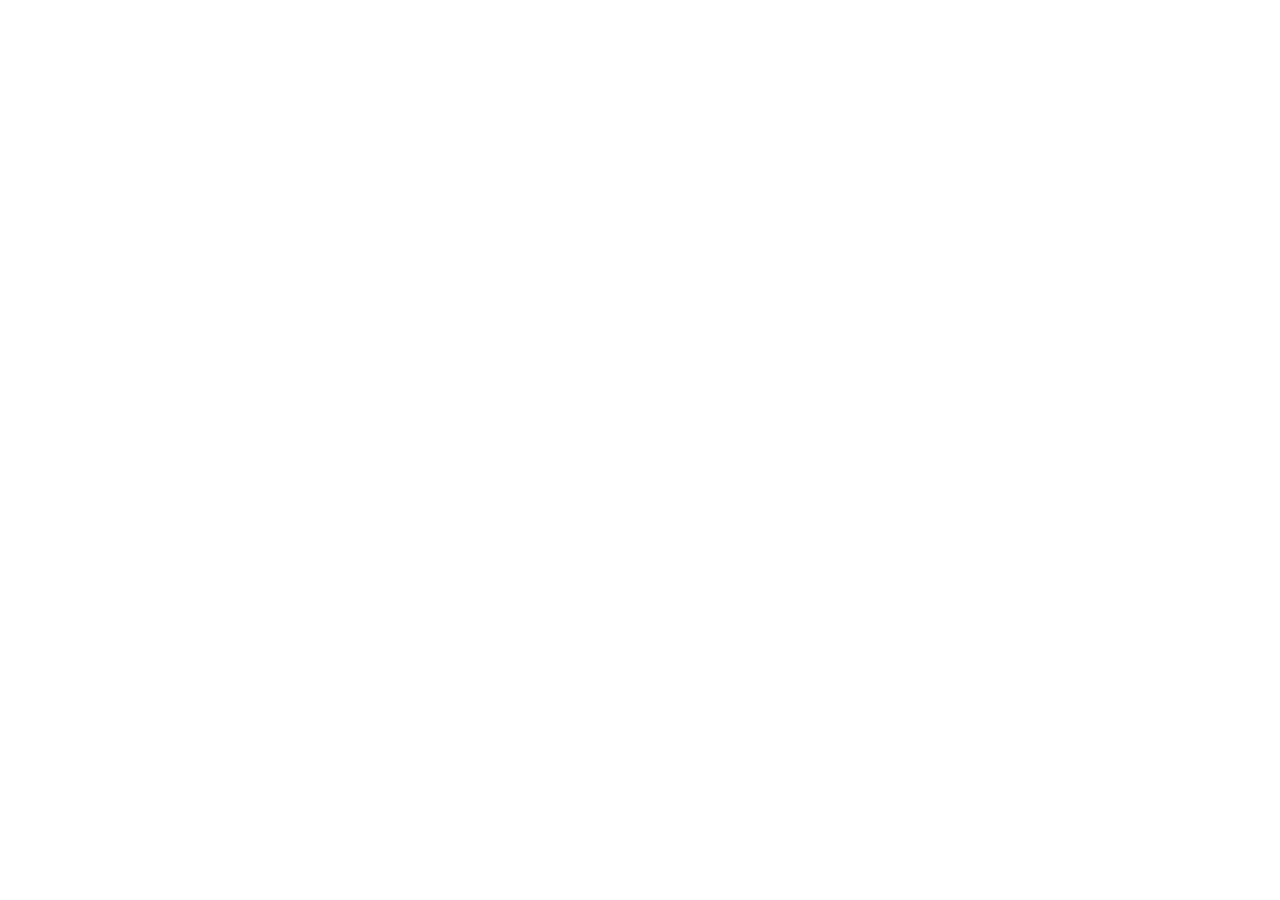
==== index.html @ 982ec28e "& 'c:\Users\MY PC\Desktop\WebDev Finals\index.html'" ====
<!DOCTYPE html>
<html lang="en">
<head>
    <meta charset="UTF-8">
    <meta name="viewport" content="width=device-width, initial-scale=1.0">
    <title>Cherry Blooms Bouquet</title>
    <link href="https://cdn.jsdelivr.net/npm/bootstrap@5.3.8/dist/css/bootstrap.min.css" rel="stylesheet">
</head>
<body>
    <link href="navbar.html" rel="import">
    <script src="https://cdn.jsdelivr.net/npm/bootstrap@5.3.8/dist/js/bootstrap.bundle.min.js"></script>
</body>
</html>
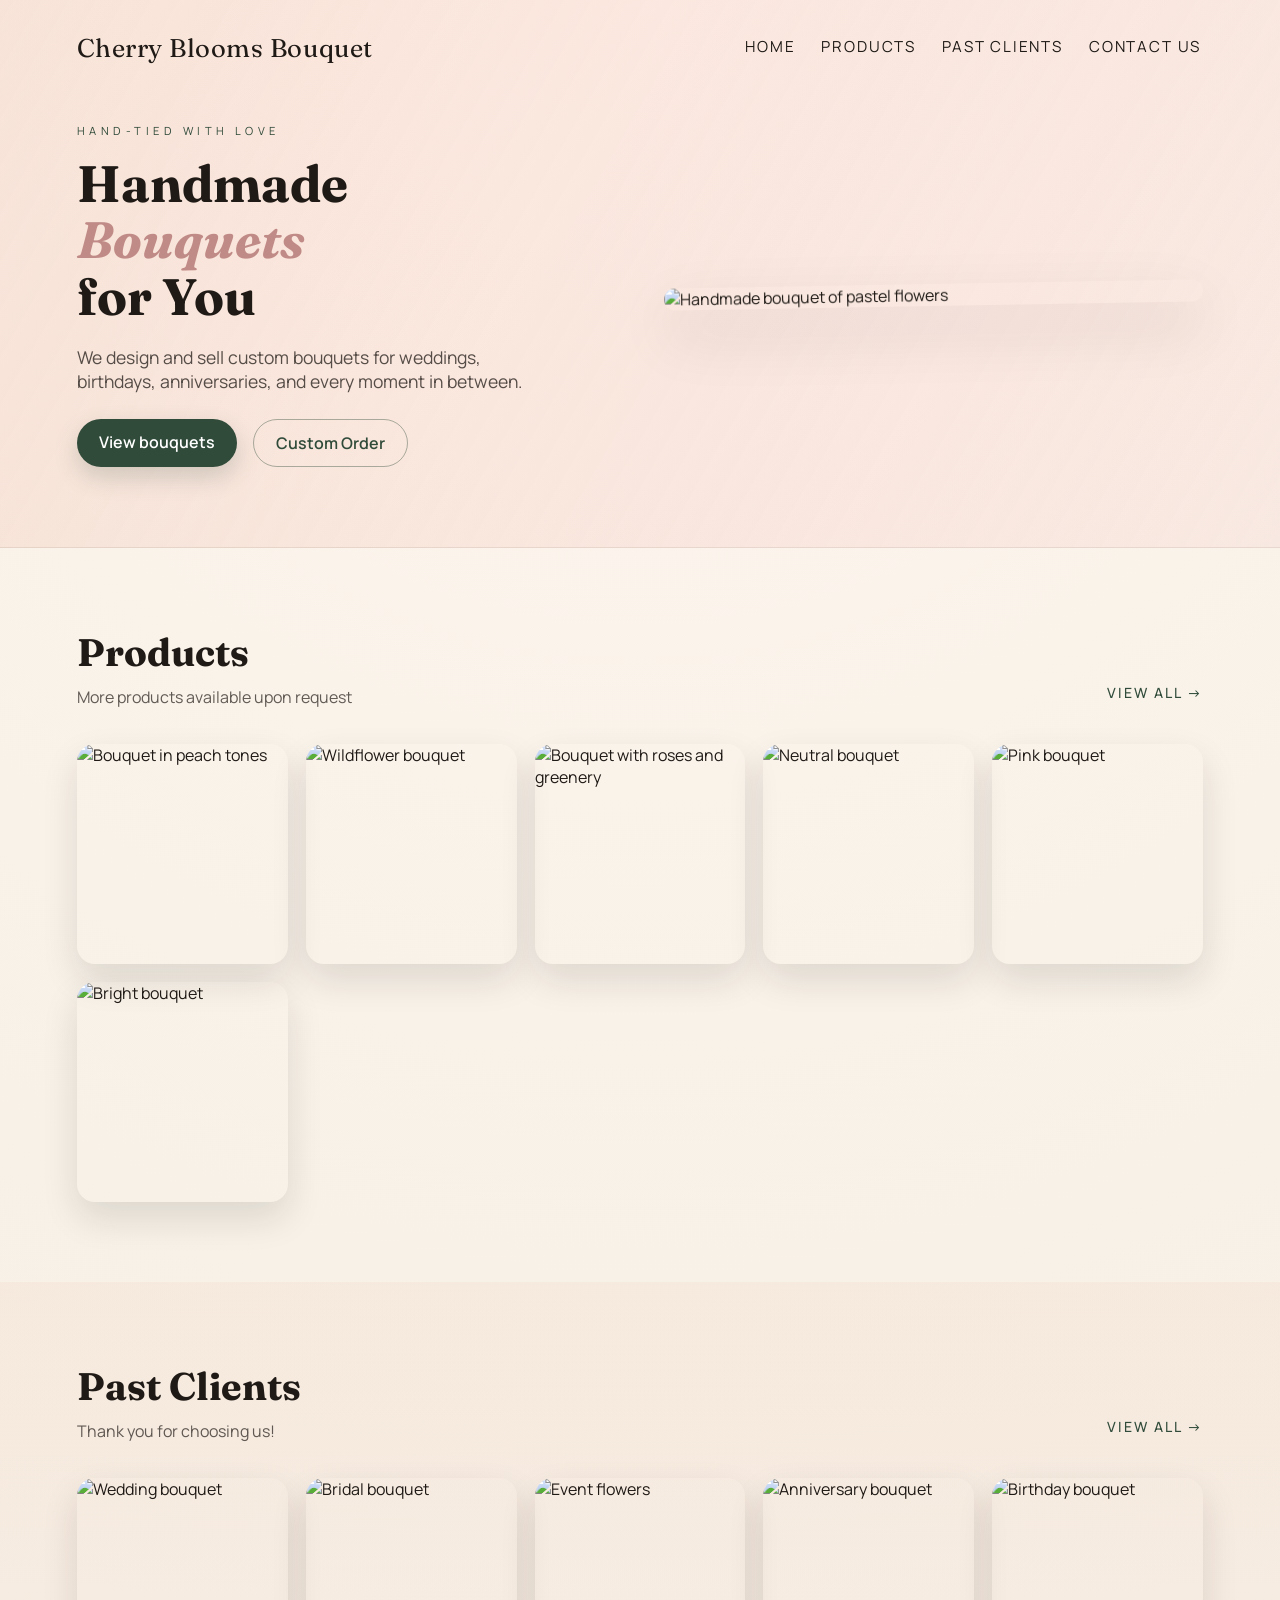
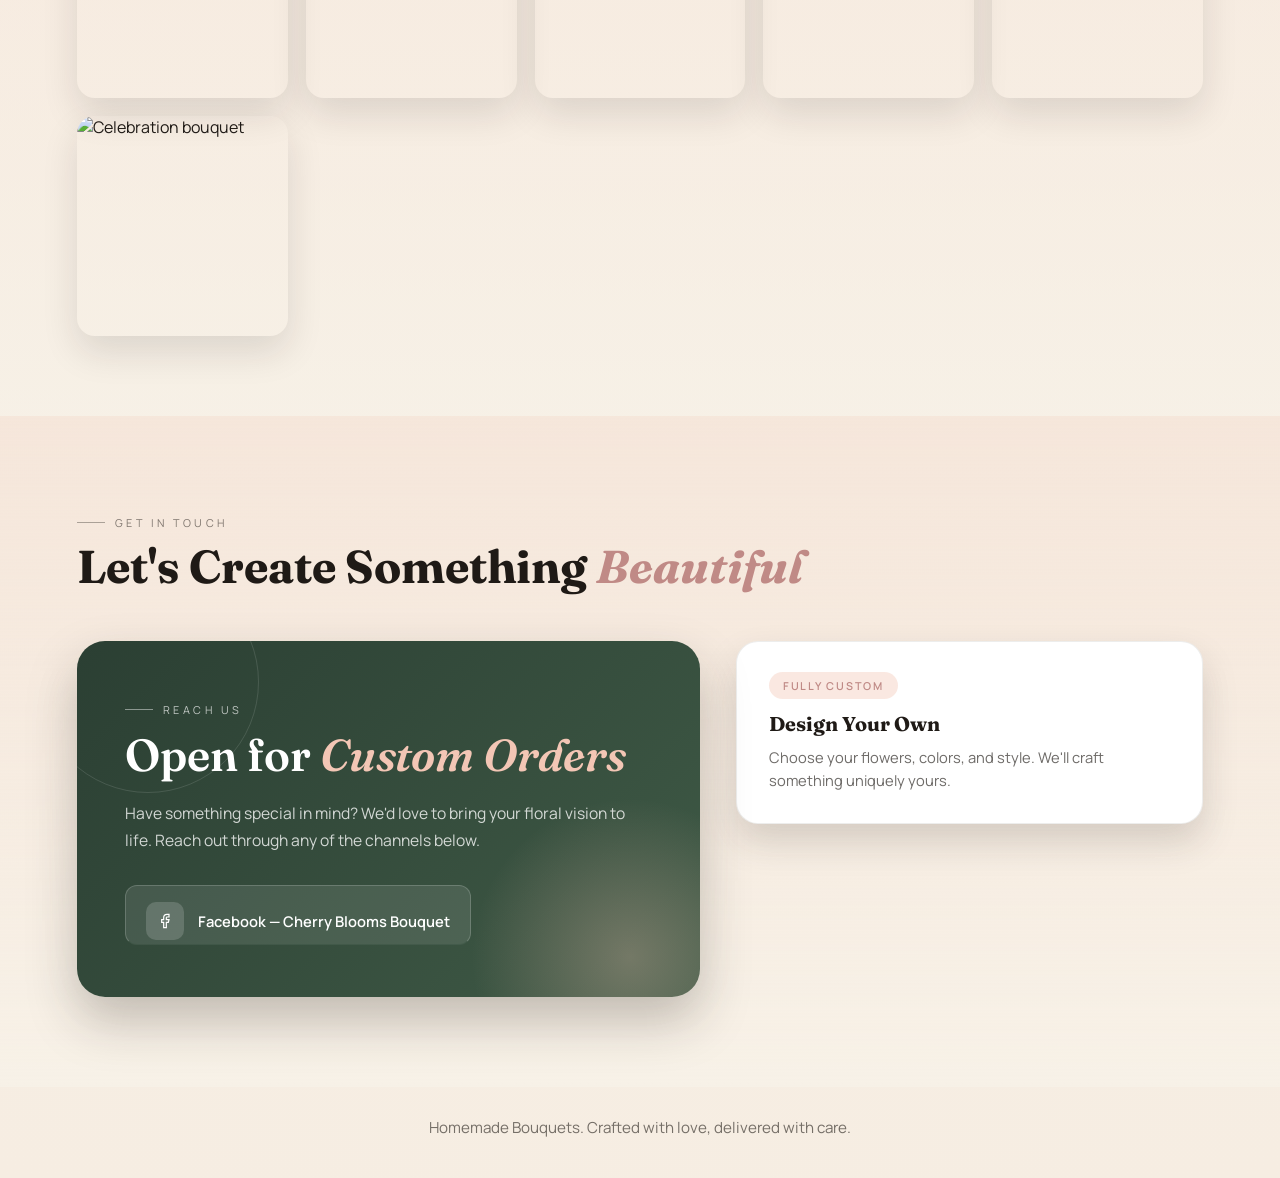
==== commit 2ce48f3a: "initial" ====
--- a/index.html
+++ b/index.html
@@ -1,13 +1,146 @@
-<!DOCTYPE html>
+<!doctype html>
 <html lang="en">
+
 <head>
-    <meta charset="UTF-8">
-    <meta name="viewport" content="width=device-width, initial-scale=1.0">
+    <meta charset="UTF-8" />
+    <meta name="viewport" content="width=device-width, initial-scale=1.0" />
     <title>Cherry Blooms Bouquet</title>
-    <link href="https://cdn.jsdelivr.net/npm/bootstrap@5.3.8/dist/css/bootstrap.min.css" rel="stylesheet">
+    <link href="favicon.jpeg" rel="icon" />
+    <link rel="preconnect" href="https://fonts.googleapis.com" />
+    <link rel="preconnect" href="https://fonts.gstatic.com" crossorigin />
+    <link
+        href="https://fonts.googleapis.com/css2?family=Fraunces:opsz,wght@9..144,300;9..144,600;9..144,700&family=Manrope:wght@300;400;600&display=swap"
+        rel="stylesheet" />
+    <link href="style.css" rel="stylesheet" />
 </head>
+
 <body>
-    <link href="navbar.html" rel="import">
-    <script src="https://cdn.jsdelivr.net/npm/bootstrap@5.3.8/dist/js/bootstrap.bundle.min.js"></script>
+    <header class="site-header" id="home">
+        <nav class="nav">
+            <a class="brand" href="#home">Cherry Blooms Bouquet</a>
+            <div class="nav-links">
+                <a href="#home">Home</a>
+                <a href="#products">Products</a>
+                <a href="#clients">Past Clients</a>
+                <a href="#contact">Contact Us</a>
+            </div>
+        </nav>
+        <div class="hero">
+            <div class="hero-copy">
+                <p class="eyebrow">Hand-tied with love</p>
+                <div class="hero-title">
+                    <h1>Handmade
+                        <br>
+                        <em>Bouquets</em>
+                        <br>
+                        for You
+                    </h1>
+                </div>
+                <p class="lead">
+                    We design and sell custom bouquets for weddings, birthdays, anniversaries, and every moment in
+                    between.
+                </p>
+                <div class="hero-cta">
+                    <a class="btn" href="#products">View bouquets</a>
+                    <a class="btn ghost" href="#contact">Custom Order</a>
+                </div>
+            </div>
+            <div class="hero-card">
+                <img src="https://images.unsplash.com/photo-1490750967868-88aa4486c946?q=80&w=1200&auto=format&fit=crop"
+                    alt="Handmade bouquet of pastel flowers" />
+            </div>
+        </div>
+    </header>
+    <!-- Products Section -->
+    <main>
+        <section class="section" id="products">
+            <div class="section-head">
+                <div class="section-head-text">
+                    <h2>Products</h2>
+                    <p>More products available upon request</p>
+                </div>
+                <div class="section-cta">
+                    <a class="link-pill" href="https://www.facebook.com" target="_blank" rel="noopener">View all →</a>
+                </div>
+            </div>
+            <div class="image-grid">
+                <img src="https://images.unsplash.com/photo-1501004318641-b39e6451bec6?q=80&w=900&auto=format&fit=crop"
+                    alt="Bouquet in peach tones" />
+                <img src="https://images.unsplash.com/photo-1526040652367-ac003a0475fe?q=80&w=900&auto=format&fit=crop"
+                    alt="Wildflower bouquet" />
+                <img src="https://images.unsplash.com/photo-1519378058457-4c29a0a2ef67?q=80&w=900&auto=format&fit=crop"
+                    alt="Bouquet with roses and greenery" />
+                <img src="https://images.unsplash.com/photo-1504198458649-3128b932f49b?q=80&w=900&auto=format&fit=crop"
+                    alt="Neutral bouquet" />
+                <img src="https://images.unsplash.com/photo-1501594907352-04cda38ebc29?q=80&w=900&auto=format&fit=crop"
+                    alt="Pink bouquet" />
+                <img src="https://images.unsplash.com/photo-1460039230329-eb070fc6c77c?q=80&w=900&auto=format&fit=crop"
+                    alt="Bright bouquet" />
+            </div>
+        </section>
+        <!-- Client Section -->
+        <section class="section alt" id="clients">
+            <div class="section-head">
+                <div class="section-head-text">
+                    <h2>Past Clients</h2>
+                    <p>Thank you for choosing us!</p>
+                </div>
+                <div class="section-cta">
+                    <a class="link-pill" href="https://www.facebook.com" target="_blank" rel="noopener">View all →</a>
+                </div>
+            </div>
+            <div class="image-grid">
+                <img src="https://images.unsplash.com/photo-1500673922987-e212871fec22?q=80&w=900&auto=format&fit=crop"
+                    alt="Wedding bouquet" />
+                <img src="https://images.unsplash.com/photo-1524591717884-8e3c0b8f1973?q=80&w=900&auto=format&fit=crop"
+                    alt="Bridal bouquet" />
+                <img src="https://images.unsplash.com/photo-1505575967455-40e256f73376?q=80&w=900&auto=format&fit=crop"
+                    alt="Event flowers" />
+                <img src="https://images.unsplash.com/photo-1470071459604-3b5ec3a7fe05?q=80&w=900&auto=format&fit=crop"
+                    alt="Anniversary bouquet" />
+                <img src="https://images.unsplash.com/photo-1457089328109-e5d9bd499191?q=80&w=900&auto=format&fit=crop"
+                    alt="Birthday bouquet" />
+                <img src="https://images.unsplash.com/photo-1469259943454-aa100abba749?q=80&w=900&auto=format&fit=crop"
+                    alt="Celebration bouquet" />
+            </div>
+        </section>
+        <!-- Contact Section -->
+        <section id="contact">
+            <div class="section-label">Get in Touch</div>
+            <h2 class="section-title" style="margin-bottom: 48px;">Let's Create Something <em>Beautiful</em></h2>
+
+            <div class="contact-grid reveal">
+                <div class="contact-main">
+                    <div class="section-label">Reach Us</div>
+                    <h2>Open for <em>Custom Orders</em></h2>
+                    <p>Have something special in mind? We'd love to bring your floral vision to life. Reach out through
+                        any of the channels below.</p>
+                    <div class="contact-links">
+                        <a class="contact-link" href="https://www.facebook.com" target="_blank" rel="noopener">
+                            <div class="contact-link-icon">
+                                <svg viewBox="0 0 24 24">
+                                    <path d="M18 2h-3a5 5 0 0 0-5 5v3H7v4h3v8h4v-8h3l1-4h-4V7a1 1 0 0 1 1-1h3z" />
+                                </svg>
+                            </div>
+                            <span>Facebook — Cherry Blooms Bouquet</span>
+                        </a>
+                    </div>
+                </div>
+                <div class="contact-aside">
+                    <div class="info-card">
+                        <div class="info-tag">Fully Custom</div>
+                        <h4>Design Your Own</h4>
+                        <p>Choose your flowers, colors, and style. We'll craft something uniquely yours.</p>
+                    </div>
+                </div>
+            </div>
+        </section>
+
+    </main>
+
+    <footer class="site-footer">
+        <p>Homemade Bouquets. Crafted with love, delivered with care.</p>
+    </footer>
 </body>
+
 </html>
--- a/style.css
+++ b/style.css
@@ -0,0 +1,574 @@
+* {
+    box-sizing: border-box;
+    margin: 0;
+    padding: 0;
+}
+
+:root {
+    color-scheme: light;
+    --cream: #f7f1e7;
+    --peach: #f3c6b5;
+    --rose: #e69aa0;
+    --dusty: #c08a86;
+    --forest: #304b3a;
+    --ink: #1f1a16;
+    --soft: #ffffff;
+    --shadow: 0 24px 60px rgba(31, 26, 22, 0.12);
+}
+
+body {
+    font-family: "Manrope", "Segoe UI", sans-serif;
+    color: var(--ink);
+    background: radial-gradient(circle at top,
+            #fff6ef 0%,
+            var(--cream) 45%,
+            #f6ede2 100%);
+    min-height: 100vh;
+}
+
+img {
+    width: 100%;
+    height: 100%;
+    object-fit: cover;
+    display: block;
+}
+
+a {
+    text-decoration: none;
+    color: inherit;
+}
+
+.site-header {
+    padding: 28px 6vw 80px;
+    background: linear-gradient(120deg,
+            rgba(243, 198, 181, 0.35),
+            rgba(230, 154, 160, 0.12));
+    border-bottom: 1px solid rgba(31, 26, 22, 0.08);
+}
+
+.nav {
+    display: flex;
+    align-items: center;
+    justify-content: space-between;
+    gap: 32px;
+    flex-wrap: wrap;
+}
+
+.brand {
+    font-family: "Fraunces", "Times New Roman", serif;
+    font-size: 1.6rem;
+    letter-spacing: 0.02em;
+}
+
+.nav-links {
+    display: flex;
+    gap: 22px;
+    font-size: 0.95rem;
+    text-transform: uppercase;
+    letter-spacing: 0.12em;
+}
+
+.nav-links a {
+    padding: 8px 2px;
+    border-bottom: 2px solid transparent;
+    transition:
+        border-color 0.3s ease,
+        color 0.3s ease;
+}
+
+.nav-links a:hover {
+    border-color: var(--rose);
+    color: var(--forest);
+}
+
+.hero {
+    display: grid;
+    grid-template-columns: repeat(auto-fit, minmax(280px, 1fr));
+    gap: 48px;
+    margin-top: 56px;
+    align-items: center;
+}
+
+.hero-copy h1 {
+    font-family: "Fraunces", "Times New Roman", serif;
+    font-size: clamp(2.4rem, 4vw, 3.8rem);
+    line-height: 1.1;
+    margin-bottom: 20px;
+}
+
+.eyebrow {
+    text-transform: uppercase;
+    letter-spacing: 0.4em;
+    font-size: 0.7rem;
+    color: var(--forest);
+    margin-bottom: 18px;
+}
+
+.lead {
+    font-size: 1.1rem;
+    max-width: 480px;
+    color: rgba(31, 26, 22, 0.75);
+}
+
+.hero-cta {
+    margin-top: 26px;
+    display: flex;
+    gap: 16px;
+    flex-wrap: wrap;
+}
+
+.btn {
+    padding: 12px 22px;
+    border-radius: 999px;
+    background: var(--forest);
+    color: var(--soft);
+    font-weight: 600;
+    transition:
+        transform 0.3s ease,
+        box-shadow 0.3s ease;
+    box-shadow: 0 10px 24px rgba(48, 75, 58, 0.2);
+}
+
+.btn:hover {
+    transform: translateY(-2px);
+}
+
+.btn.ghost {
+    background: transparent;
+    color: var(--forest);
+    border: 1px solid rgba(48, 75, 58, 0.4);
+    box-shadow: none;
+}
+
+.hero-title em {
+    color: var(--dusty);
+}
+
+.hero-card {
+    border-radius: 28px;
+    overflow: hidden;
+    box-shadow: var(--shadow);
+    transform: rotate(-1deg);
+    animation: floatIn 1.1s ease forwards;
+}
+
+.section {
+    padding: 80px 6vw;
+}
+
+.section.alt {
+    background: linear-gradient(180deg,
+            rgba(243, 198, 181, 0.18),
+            rgba(247, 241, 231, 0.7));
+}
+
+.section-head {
+    display: flex;
+    align-items: flex-end;
+    justify-content: space-between;
+    gap: 24px;
+    margin-bottom: 36px;
+}
+
+.section-head-text {
+    display: flex;
+    flex-direction: column;
+    gap: 10px;
+}
+
+.section-head h2 {
+    font-family: "Fraunces", "Times New Roman", serif;
+    font-size: clamp(1.9rem, 3vw, 2.6rem);
+}
+
+.section-head p {
+    color: rgba(31, 26, 22, 0.7);
+}
+
+.section-cta {
+    margin-top: 8px;
+}
+
+.link-pill {
+    display: inline-flex;
+    align-items: center;
+    gap: 6px;
+    padding: 6px 0;
+    border-radius: 0;
+    border: 0;
+    color: var(--forest);
+    font-weight: 500;
+    font-size: 0.88rem;
+    letter-spacing: 0.14em;
+    text-transform: uppercase;
+    transition: transform 0.25s ease, color 0.25s ease;
+    background: transparent;
+}
+
+.link-pill:hover {
+    transform: translateX(4px);
+    color: var(--dusty);
+}
+
+.link-pill:focus-visible {
+    outline: 2px solid rgba(48, 75, 58, 0.45);
+    outline-offset: 3px;
+}
+
+.image-grid {
+    display: grid;
+    grid-template-columns: repeat(auto-fit, minmax(200px, 1fr));
+    gap: 18px;
+}
+
+.image-grid img {
+    border-radius: 18px;
+    min-height: 220px;
+    box-shadow: 0 16px 36px rgba(31, 26, 22, 0.12);
+    transform: translateY(14px);
+    opacity: 0;
+    animation: fadeUp 0.8s ease forwards;
+}
+
+.image-grid img:nth-child(2) {
+    animation-delay: 0.1s;
+}
+
+.image-grid img:nth-child(3) {
+    animation-delay: 0.2s;
+}
+
+.image-grid img:nth-child(4) {
+    animation-delay: 0.3s;
+}
+
+.image-grid img:nth-child(5) {
+    animation-delay: 0.4s;
+}
+
+.image-grid img:nth-child(6) {
+    animation-delay: 0.5s;
+}
+
+.contact {
+    padding-top: 60px;
+}
+
+.contact-card {
+    display: flex;
+    justify-content: space-between;
+    align-items: center;
+    flex-wrap: wrap;
+    gap: 24px;
+    background: var(--soft);
+    border-radius: 24px;
+    padding: 32px;
+    box-shadow: var(--shadow);
+}
+
+.contact-card h3 {
+    font-family: "Fraunces", "Times New Roman", serif;
+    margin-bottom: 8px;
+}
+
+.contact-links {
+    display: flex;
+    flex-direction: column;
+    gap: 12px;
+    font-weight: 600;
+    color: var(--forest);
+}
+
+.contact-links a {
+    padding-bottom: 4px;
+    border-bottom: 1px solid rgba(48, 75, 58, 0.3);
+    width: fit-content;
+}
+
+.site-footer {
+    padding: 30px 6vw 40px;
+    text-align: center;
+    color: rgba(31, 26, 22, 0.6);
+    font-size: 0.95rem;
+}
+
+
+@keyframes fadeUp {
+    to {
+        transform: translateY(0);
+        opacity: 1;
+    }
+}
+
+@keyframes floatIn {
+    0% {
+        transform: translateY(30px) rotate(-2deg);
+        opacity: 0;
+    }
+
+    100% {
+        transform: translateY(0) rotate(-1deg);
+        opacity: 1;
+    }
+}
+
+@media (max-width: 900px) {
+    .nav-links {
+        flex-wrap: wrap;
+        justify-content: center;
+    }
+
+    .hero {
+        margin-top: 40px;
+    }
+
+    .section-head {
+        flex-direction: column;
+        align-items: flex-start;
+    }
+}
+
+@media (max-width: 600px) {
+    .site-header {
+        padding: 20px 5vw 60px;
+    }
+
+    .nav {
+        flex-direction: column;
+        align-items: flex-start;
+    }
+
+    .nav-links {
+        width: 100%;
+        gap: 14px;
+    }
+
+    .hero-cta {
+        flex-direction: column;
+        align-items: flex-start;
+    }
+
+    .contact-card {
+        padding: 24px;
+    }
+}
+
+#contact {
+    padding: 90px 6vw;
+    background: linear-gradient(180deg, rgba(243, 198, 181, 0.2), var(--cream));
+    position: relative;
+    overflow: hidden;
+}
+
+.section-label {
+    display: inline-flex;
+    align-items: center;
+    gap: 10px;
+    text-transform: uppercase;
+    letter-spacing: 0.32em;
+    font-size: 0.68rem;
+    color: rgba(31, 26, 22, 0.55);
+    margin-bottom: 12px;
+}
+
+.section-label::before {
+    content: "";
+    width: 28px;
+    height: 1px;
+    background: rgba(31, 26, 22, 0.35);
+}
+
+.section-title {
+    font-family: "Fraunces", "Times New Roman", serif;
+    font-size: clamp(2rem, 3.6vw, 3rem);
+    line-height: 1.1;
+    color: var(--ink);
+}
+
+.section-title em {
+    color: var(--dusty);
+    font-style: italic;
+}
+
+.contact-grid {
+    display: grid;
+    grid-template-columns: 1.2fr 0.9fr;
+    gap: 36px;
+    align-items: stretch;
+}
+
+.contact-main {
+    background: linear-gradient(135deg, #2b3f33, #3f5a46);
+    border-radius: 28px;
+    padding: 52px 48px;
+    color: var(--soft);
+    position: relative;
+    overflow: hidden;
+    box-shadow: 0 24px 50px rgba(31, 26, 22, 0.25);
+}
+
+.contact-main::before {
+    content: "";
+    position: absolute;
+    width: 320px;
+    height: 320px;
+    border-radius: 50%;
+    background: radial-gradient(circle, rgba(243, 198, 181, 0.3), transparent 70%);
+    bottom: -120px;
+    right: -90px;
+    pointer-events: none;
+}
+
+.contact-main::after {
+    content: "";
+    position: absolute;
+    width: 220px;
+    height: 220px;
+    border-radius: 50%;
+    border: 1px solid rgba(255, 255, 255, 0.12);
+    top: -70px;
+    left: -40px;
+    pointer-events: none;
+}
+
+.contact-main .section-label {
+    color: rgba(255, 255, 255, 0.7);
+}
+
+.contact-main .section-label::before {
+    background: rgba(255, 255, 255, 0.45);
+}
+
+.contact-main h2 {
+    font-family: "Fraunces", "Times New Roman", serif;
+    font-size: clamp(2rem, 3.5vw, 2.8rem);
+    font-weight: 600;
+    line-height: 1.15;
+    margin-bottom: 20px;
+}
+
+.contact-main h2 em {
+    font-style: italic;
+    color: var(--peach);
+}
+
+.contact-main p {
+    color: rgba(255, 255, 255, 0.78);
+    line-height: 1.7;
+    margin-bottom: 32px;
+    font-size: 0.98rem;
+}
+
+.contact-links {
+    display: flex;
+    flex-direction: column;
+    gap: 14px;
+}
+
+.contact-link {
+    display: flex;
+    align-items: center;
+    gap: 14px;
+    padding: 16px 20px;
+    background: rgba(255, 255, 255, 0.1);
+    border-radius: 12px;
+    border: 1px solid rgba(255, 255, 255, 0.18);
+    color: var(--soft);
+    font-size: 0.92rem;
+    transition: transform 0.25s ease, background 0.25s ease, box-shadow 0.25s ease;
+}
+
+.contact-link:hover {
+    background: rgba(255, 255, 255, 0.2);
+    transform: translateX(6px);
+    box-shadow: 0 10px 26px rgba(31, 26, 22, 0.18);
+}
+
+.contact-link:focus-visible {
+    outline: 2px solid rgba(255, 255, 255, 0.7);
+    outline-offset: 3px;
+}
+
+.contact-link-icon {
+    width: 38px;
+    height: 38px;
+    border-radius: 10px;
+    background: rgba(255, 255, 255, 0.16);
+    display: flex;
+    align-items: center;
+    justify-content: center;
+    flex-shrink: 0;
+}
+
+.contact-link-icon svg {
+    width: 16px;
+    height: 16px;
+    fill: none;
+    stroke: currentColor;
+    stroke-width: 1.8;
+}
+
+.contact-aside {
+    display: flex;
+    flex-direction: column;
+    gap: 20px;
+}
+
+.info-card {
+    background: var(--soft);
+    border-radius: 22px;
+    padding: 30px 32px;
+    box-shadow: 0 18px 36px rgba(31, 26, 22, 0.16);
+    border: 1px solid rgba(31, 26, 22, 0.08);
+}
+
+.info-card h4 {
+    font-family: "Fraunces", "Times New Roman", serif;
+    font-size: 1.25rem;
+    margin-bottom: 10px;
+}
+
+.info-card p {
+    font-size: 0.92rem;
+    color: rgba(31, 26, 22, 0.65);
+    line-height: 1.6;
+}
+
+.info-tag {
+    display: inline-flex;
+    align-items: center;
+    gap: 8px;
+    background: rgba(243, 198, 181, 0.4);
+    color: var(--dusty);
+    font-size: 0.68rem;
+    letter-spacing: 0.16em;
+    text-transform: uppercase;
+    padding: 6px 14px;
+    border-radius: 999px;
+    font-weight: 600;
+    margin-bottom: 12px;
+}
+
+@media (max-width: 900px) {
+    .contact-grid {
+        grid-template-columns: 1fr;
+    }
+
+    .contact-main {
+        padding: 42px 36px;
+    }
+}
+
+@media (max-width: 600px) {
+    #contact {
+        padding: 70px 5vw;
+    }
+
+    .contact-main {
+        padding: 34px 28px;
+    }
+
+    .contact-link {
+        padding: 14px 16px;
+    }
+}
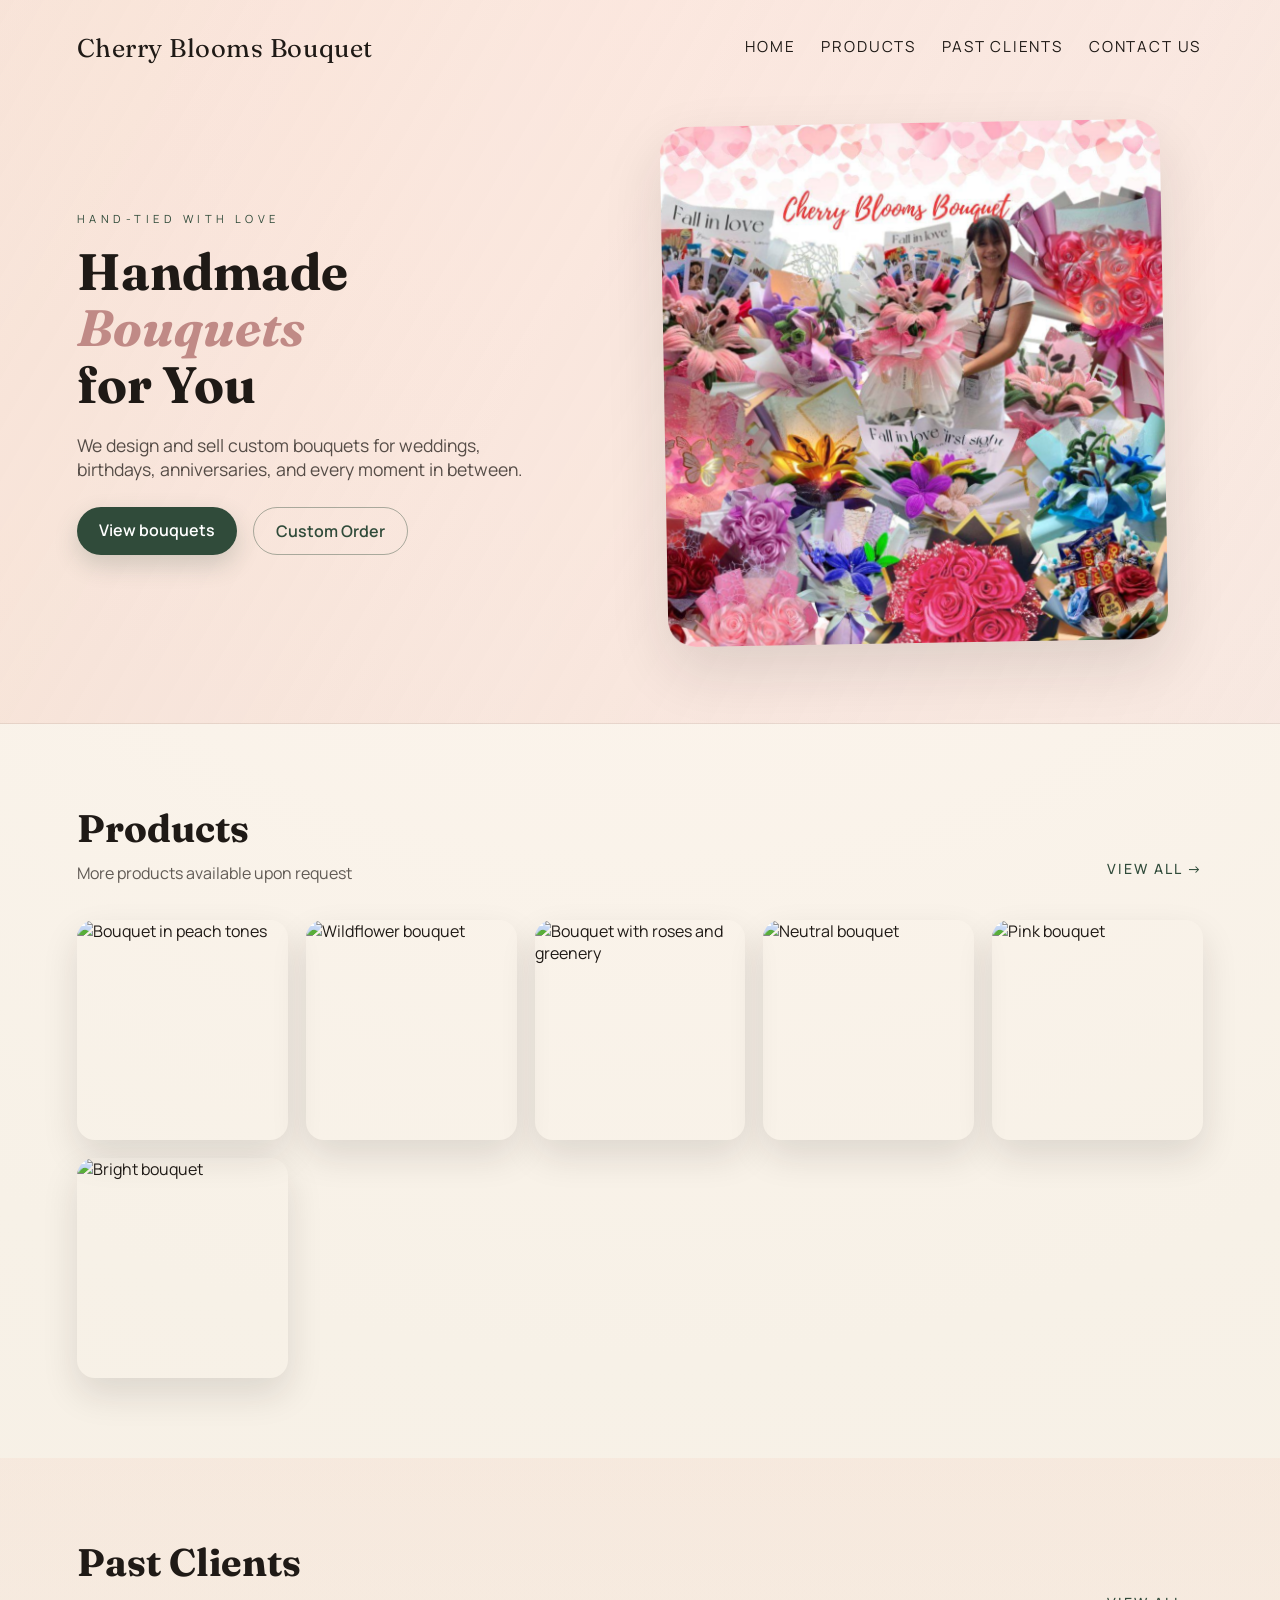
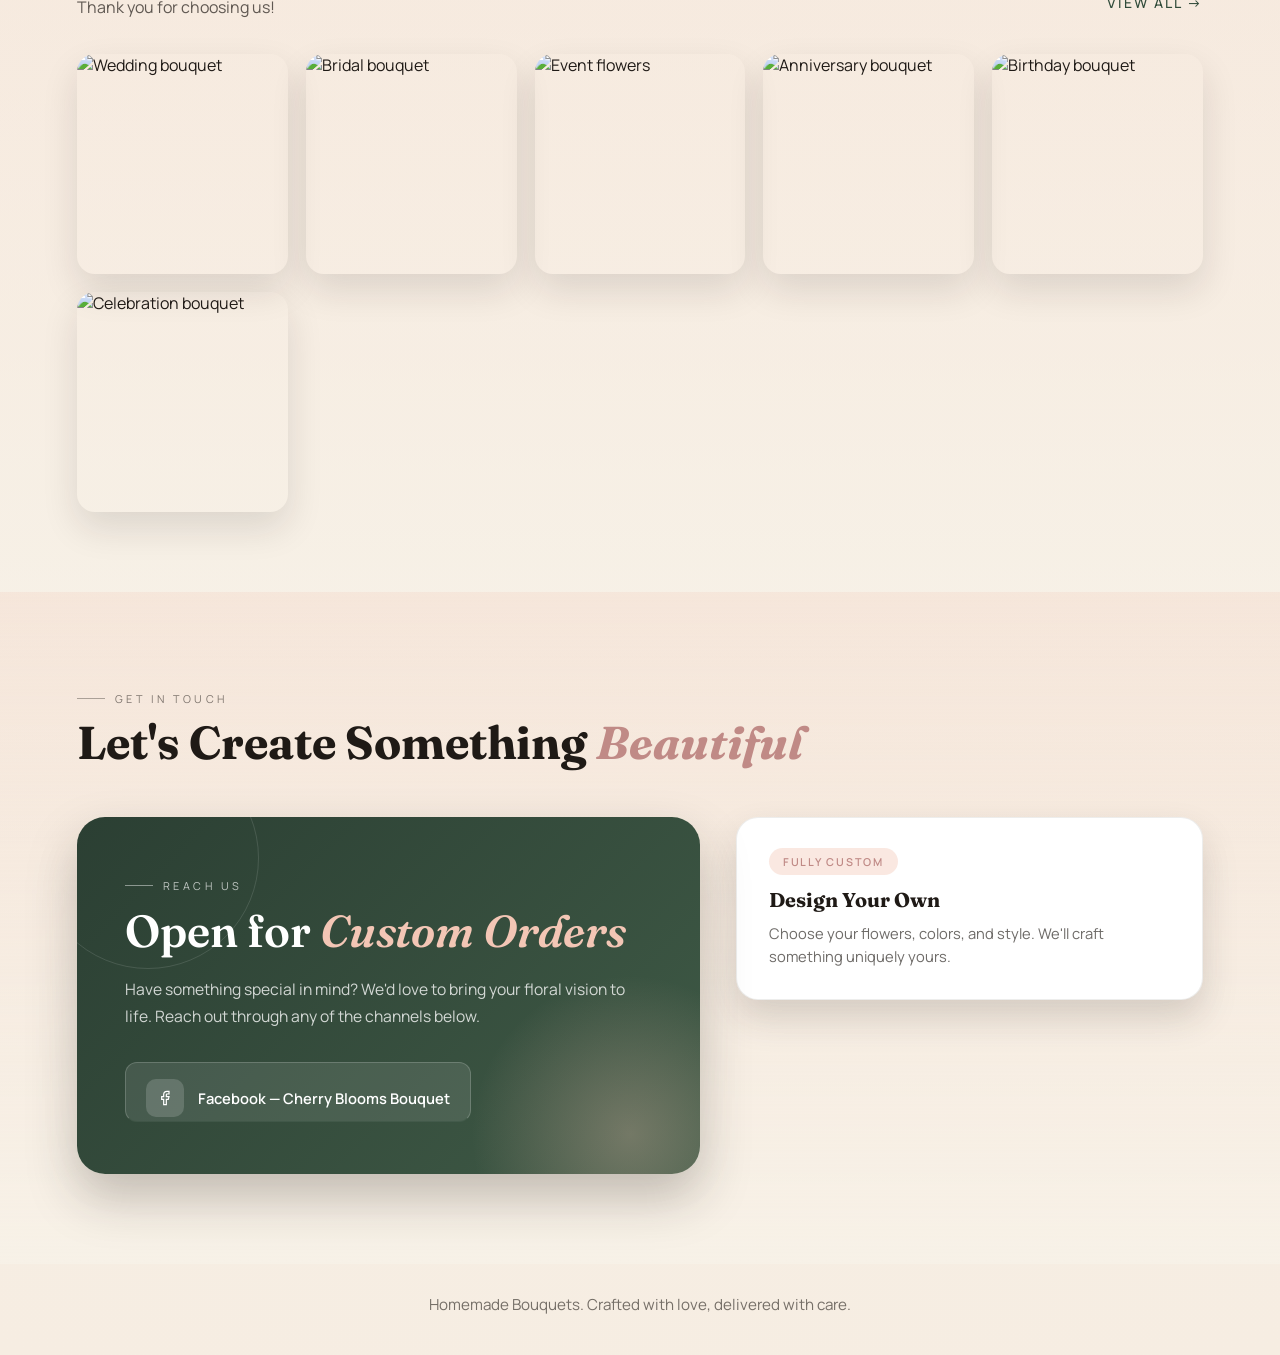
==== commit e3280ced: "Home Section" ====
--- a/index.html
+++ b/index.html
@@ -46,8 +46,8 @@
                 </div>
             </div>
             <div class="hero-card">
-                <img src="https://images.unsplash.com/photo-1490750967868-88aa4486c946?q=80&w=1200&auto=format&fit=crop"
-                    alt="Handmade bouquet of pastel flowers" />
+                <img src="img/home.jpg"
+                    alt="Handmade bouquet" />
             </div>
         </div>
     </header>
--- a/style.css
+++ b/style.css
@@ -26,6 +26,10 @@
     min-height: 100vh;
 }
 
+html {
+    scroll-behavior: smooth;
+}
+
 img {
     width: 100%;
     height: 100%;
@@ -145,6 +149,8 @@
 }
 
 .hero-card {
+    width: 500px;
+    height: 520px;
     border-radius: 28px;
     overflow: hidden;
     box-shadow: var(--shadow);
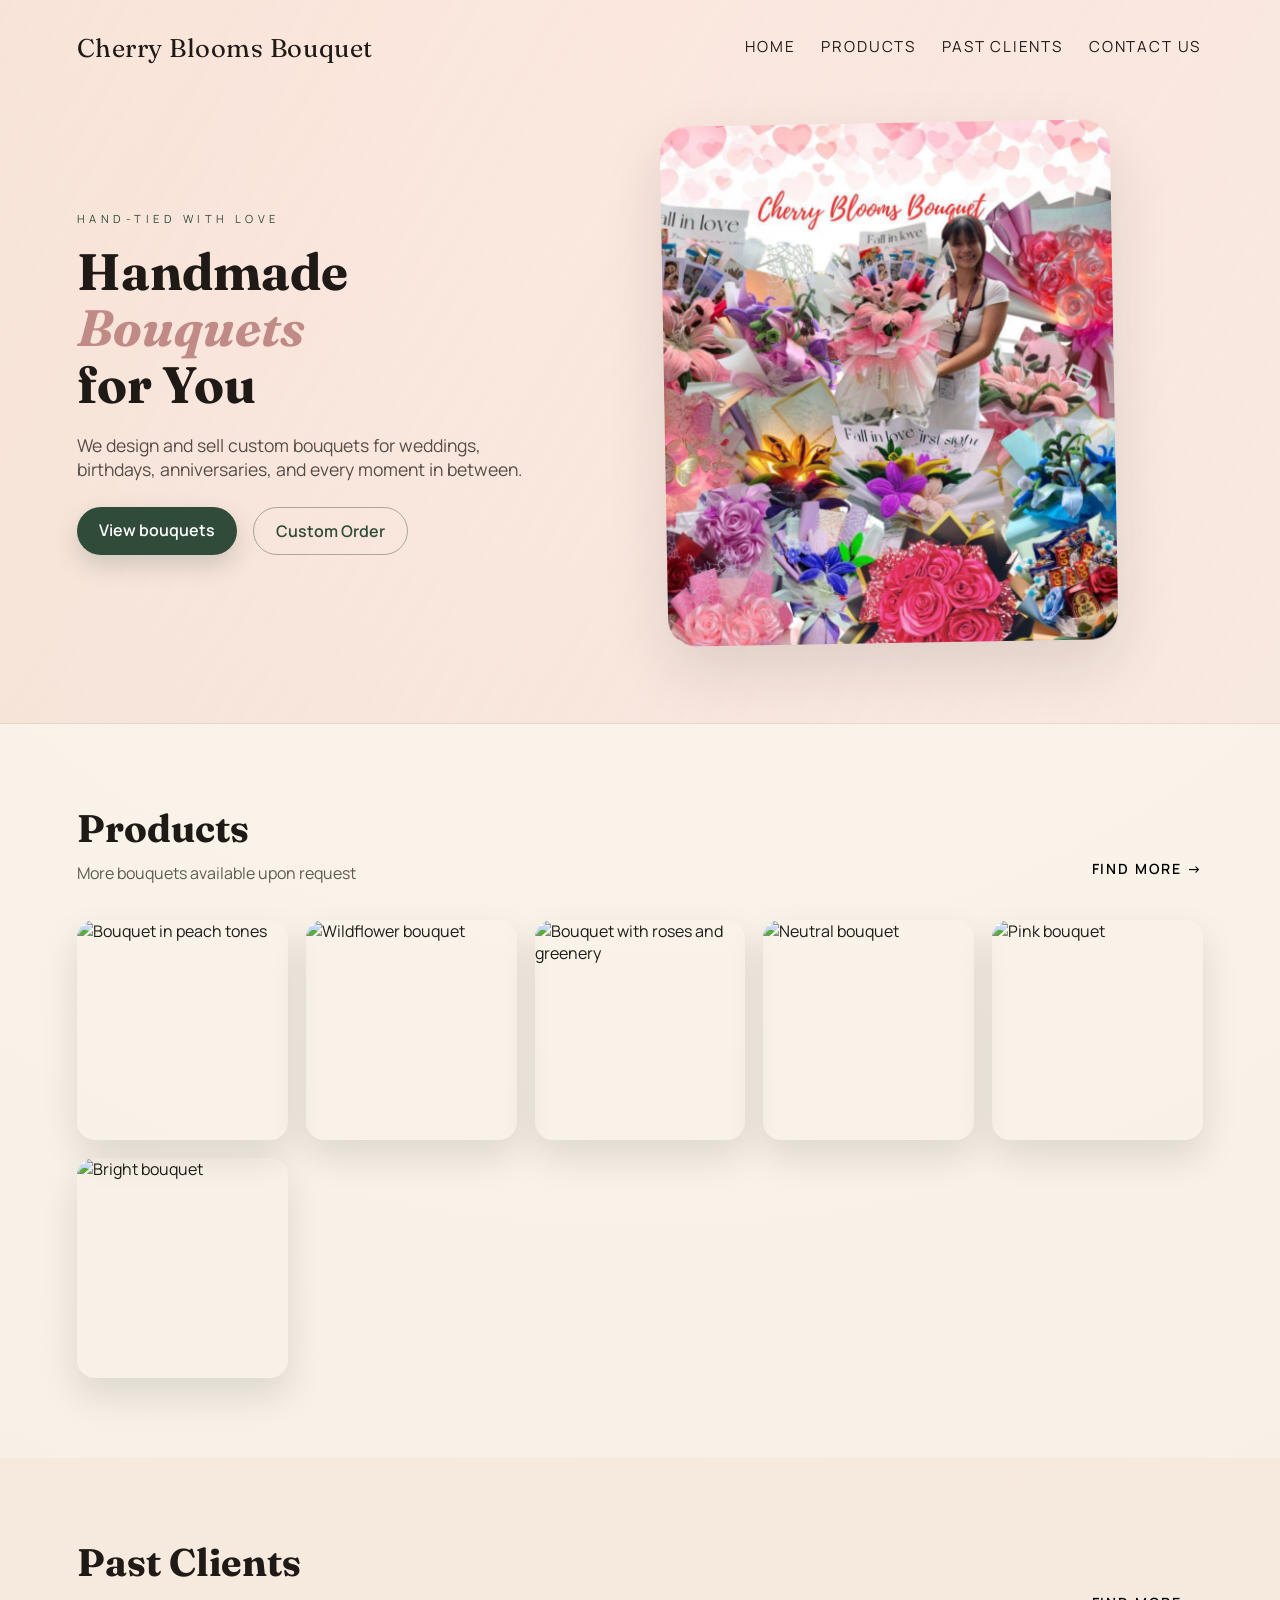
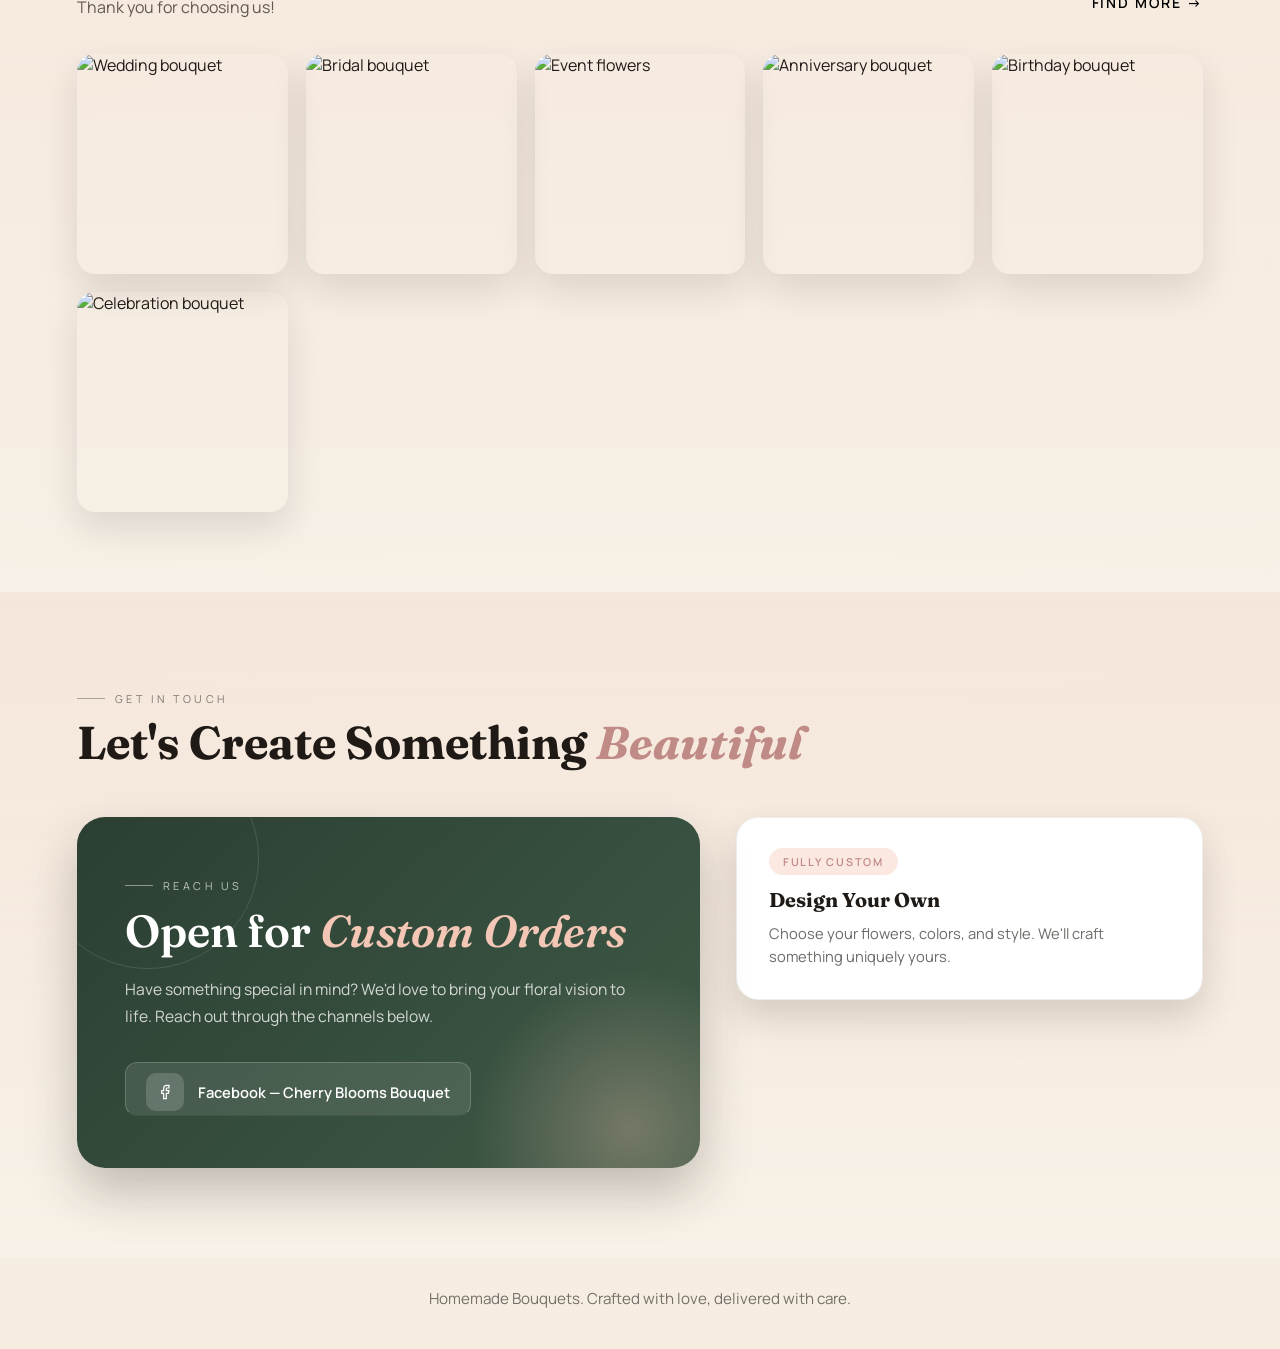
==== commit dacc704c: "hamburger menu in mobile" ====
--- a/index.html
+++ b/index.html
@@ -18,7 +18,12 @@
     <header class="site-header" id="home">
         <nav class="nav">
             <a class="brand" href="#home">Cherry Blooms Bouquet</a>
-            <div class="nav-links">
+            <button class="hamburger" aria-label="Toggle navigation" id="hamburger">
+                <span class="bar"></span>
+                <span class="bar"></span>
+                <span class="bar"></span>
+            </button>
+            <div class="nav-links" id="nav-links">
                 <a href="#home">Home</a>
                 <a href="#products">Products</a>
                 <a href="#clients">Past Clients</a>
@@ -41,13 +46,12 @@
                     between.
                 </p>
                 <div class="hero-cta">
-                    <a class="btn" href="#products">View bouquets</a>
+                    <a class="btn" href="#bouquets">View bouquets</a>
                     <a class="btn ghost" href="#contact">Custom Order</a>
                 </div>
             </div>
             <div class="hero-card">
-                <img src="img/home.jpg"
-                    alt="Handmade bouquet" />
+                <img src="img/home.jpg" alt="Handmade bouquet" />
             </div>
         </div>
     </header>
@@ -57,10 +61,11 @@
             <div class="section-head">
                 <div class="section-head-text">
                     <h2>Products</h2>
-                    <p>More products available upon request</p>
+                    <p>More bouquets available upon request</p>
                 </div>
                 <div class="section-cta">
-                    <a class="link-pill" href="https://www.facebook.com" target="_blank" rel="noopener">View all →</a>
+                    <a class="link-pill" href="https://www.facebook.com/profile.php?id=61565700505849" target="_blank"
+                        rel="noopener">Find more →</a>
                 </div>
             </div>
             <div class="image-grid">
@@ -86,7 +91,8 @@
                     <p>Thank you for choosing us!</p>
                 </div>
                 <div class="section-cta">
-                    <a class="link-pill" href="https://www.facebook.com" target="_blank" rel="noopener">View all →</a>
+                    <a class="link-pill" href="https://www.facebook.com/profile.php?id=61565700505849" target="_blank"
+                        rel="noopener">Find more →</a>
                 </div>
             </div>
             <div class="image-grid">
@@ -114,9 +120,10 @@
                     <div class="section-label">Reach Us</div>
                     <h2>Open for <em>Custom Orders</em></h2>
                     <p>Have something special in mind? We'd love to bring your floral vision to life. Reach out through
-                        any of the channels below.</p>
+                        the channels below.</p>
                     <div class="contact-links">
-                        <a class="contact-link" href="https://www.facebook.com" target="_blank" rel="noopener">
+                        <a class="contact-link" href="https://www.facebook.com/profile.php?id=61565700505849"
+                            target="_blank" rel="noopener">
                             <div class="contact-link-icon">
                                 <svg viewBox="0 0 24 24">
                                     <path d="M18 2h-3a5 5 0 0 0-5 5v3H7v4h3v8h4v-8h3l1-4h-4V7a1 1 0 0 1 1-1h3z" />
@@ -141,6 +148,7 @@
     <footer class="site-footer">
         <p>Homemade Bouquets. Crafted with love, delivered with care.</p>
     </footer>
+    <script src="script.js"></script>
 </body>
 
 </html>
--- a/style.css
+++ b/style.css
@@ -17,7 +17,7 @@
 }
 
 body {
-    font-family: "Manrope", "Segoe UI", sans-serif;
+    font-family: "Manrope", "Segoe UI", "Noto Serif", sans-serif;
     color: var(--ink);
     background: radial-gradient(circle at top,
             #fff6ef 0%,
@@ -149,8 +149,10 @@
 }
 
 .hero-card {
-    width: 500px;
-    height: 520px;
+    width: 100%;
+    max-width: 450px;
+    height: auto;
+    aspect-ratio: 45 / 52;
     border-radius: 28px;
     overflow: hidden;
     box-shadow: var(--shadow);
@@ -202,8 +204,8 @@
     padding: 6px 0;
     border-radius: 0;
     border: 0;
-    color: var(--forest);
-    font-weight: 500;
+    color: black;
+    font-weight: 600;
     font-size: 0.88rem;
     letter-spacing: 0.14em;
     text-transform: uppercase;
@@ -340,13 +342,43 @@
     }
 
     .nav {
+        flex-direction: row;
+        align-items: center;
+        justify-content: space-between;
+        flex-wrap: wrap;
+        /* Allows nav-links to drop below */
+    }
+
+    .nav-links {
+        display: none;
         flex-direction: column;
-        align-items: flex-start;
-    }
-
-    .nav-links {
         width: 100%;
-        gap: 14px;
+        text-align: center;
+        gap: 0;
+        margin-top: 16px;
+        background: var(--cream);
+        border-radius: 12px;
+        overflow: hidden;
+        box-shadow: 0 10px 24px rgba(31, 26, 22, 0.12);
+        animation: fadeUp 0.3s ease forwards;
+    }
+
+    .nav-links.active {
+        display: flex;
+    }
+
+    .nav-links a {
+        padding: 16px;
+        border-bottom: 1px solid rgba(48, 75, 58, 0.06);
+        border-radius: 0;
+    }
+
+    .nav-links a:last-child {
+        border-bottom: none;
+    }
+
+    .nav-links a:hover {
+        background: rgba(48, 75, 58, 0.04);
     }
 
     .hero-cta {
@@ -475,7 +507,7 @@
     display: flex;
     align-items: center;
     gap: 14px;
-    padding: 16px 20px;
+    padding: 10px 20px;
     background: rgba(255, 255, 255, 0.1);
     border-radius: 12px;
     border: 1px solid rgba(255, 255, 255, 0.18);
@@ -577,4 +609,41 @@
     .contact-link {
         padding: 14px 16px;
     }
+}
+
+.hamburger {
+    display: none;
+    cursor: pointer;
+    background: transparent;
+    border: none;
+    padding: 8px;
+    z-index: 100;
+}
+
+.hamburger .bar {
+    display: block;
+    width: 25px;
+    height: 3px;
+    margin: 5px auto;
+    transition: all 0.3s ease-in-out;
+    background-color: var(--forest);
+    border-radius: 2px;
+}
+
+.hamburger.active .bar:nth-child(1) {
+    transform: translateY(8px) rotate(45deg);
+}
+
+.hamburger.active .bar:nth-child(2) {
+    opacity: 0;
+}
+
+.hamburger.active .bar:nth-child(3) {
+    transform: translateY(-8px) rotate(-45deg);
+}
+
+@media (max-width: 600px) {
+    .hamburger {
+        display: block;
+    }
 }
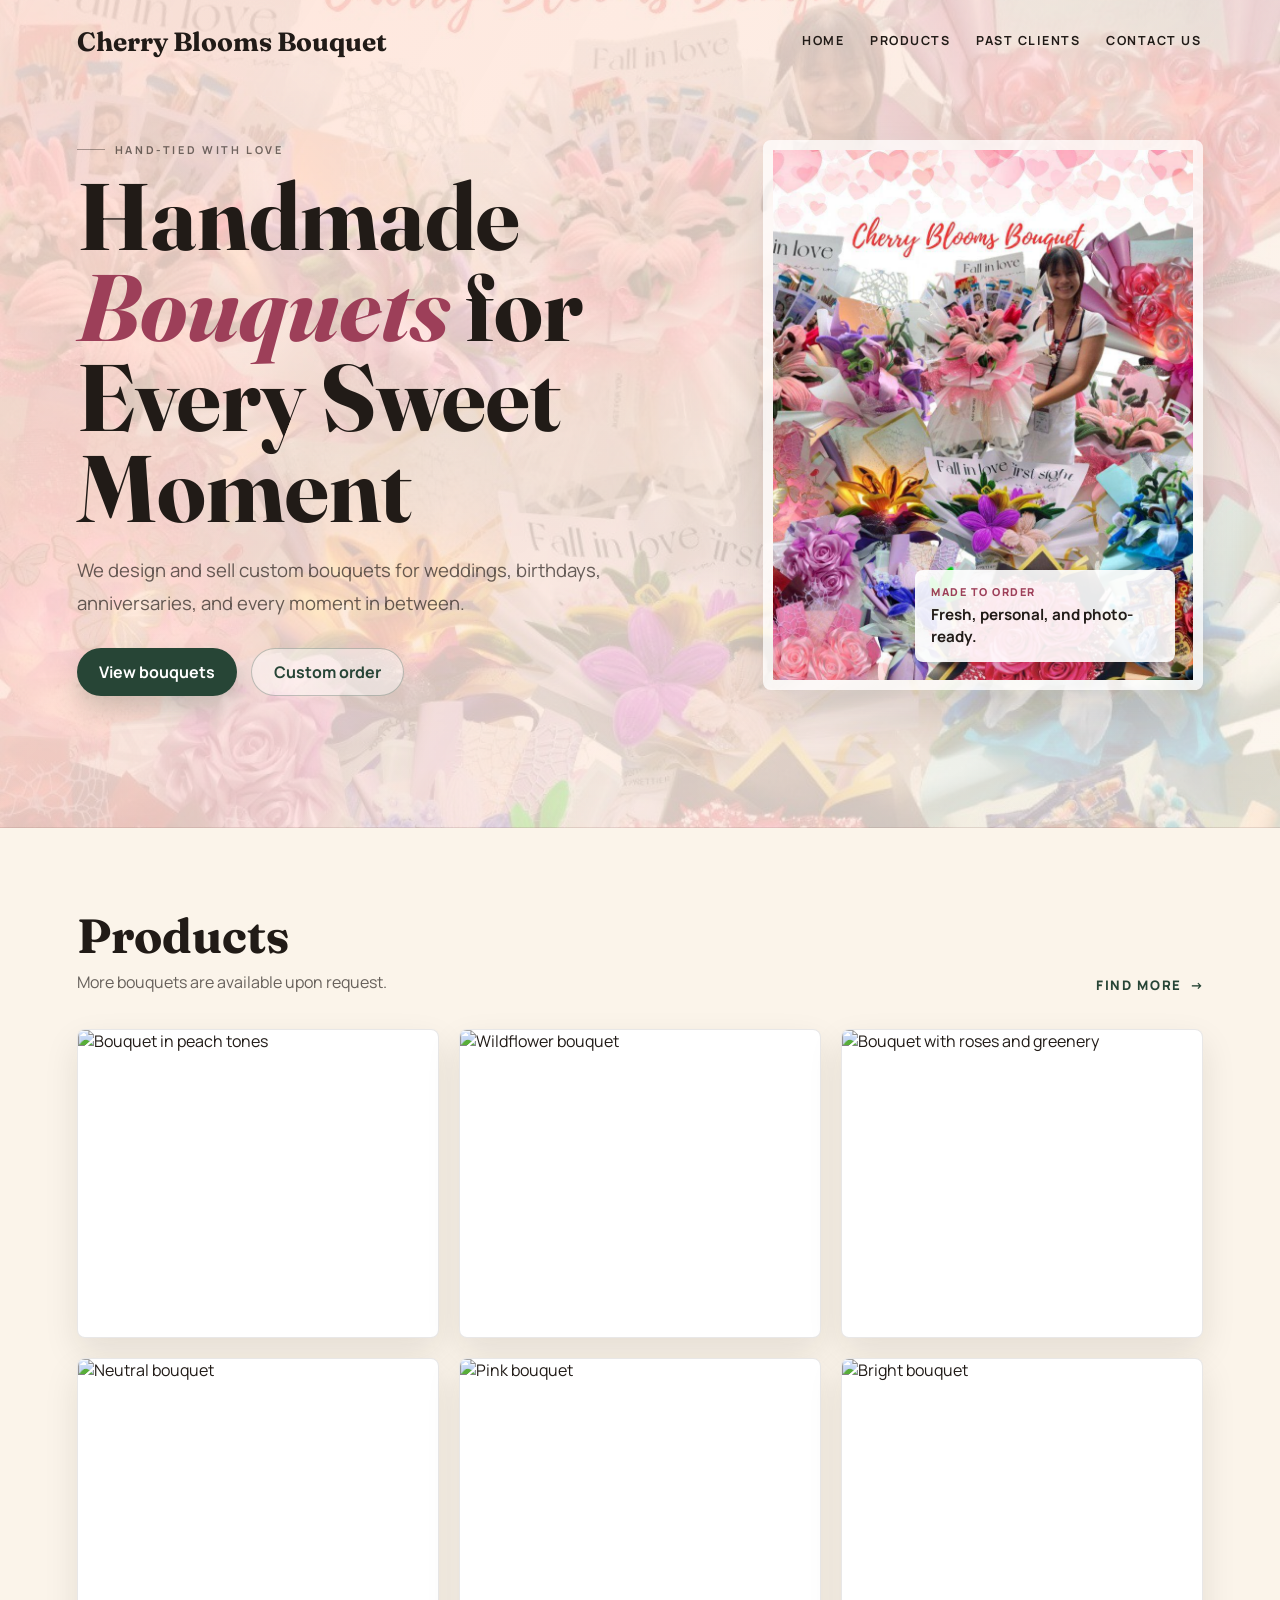
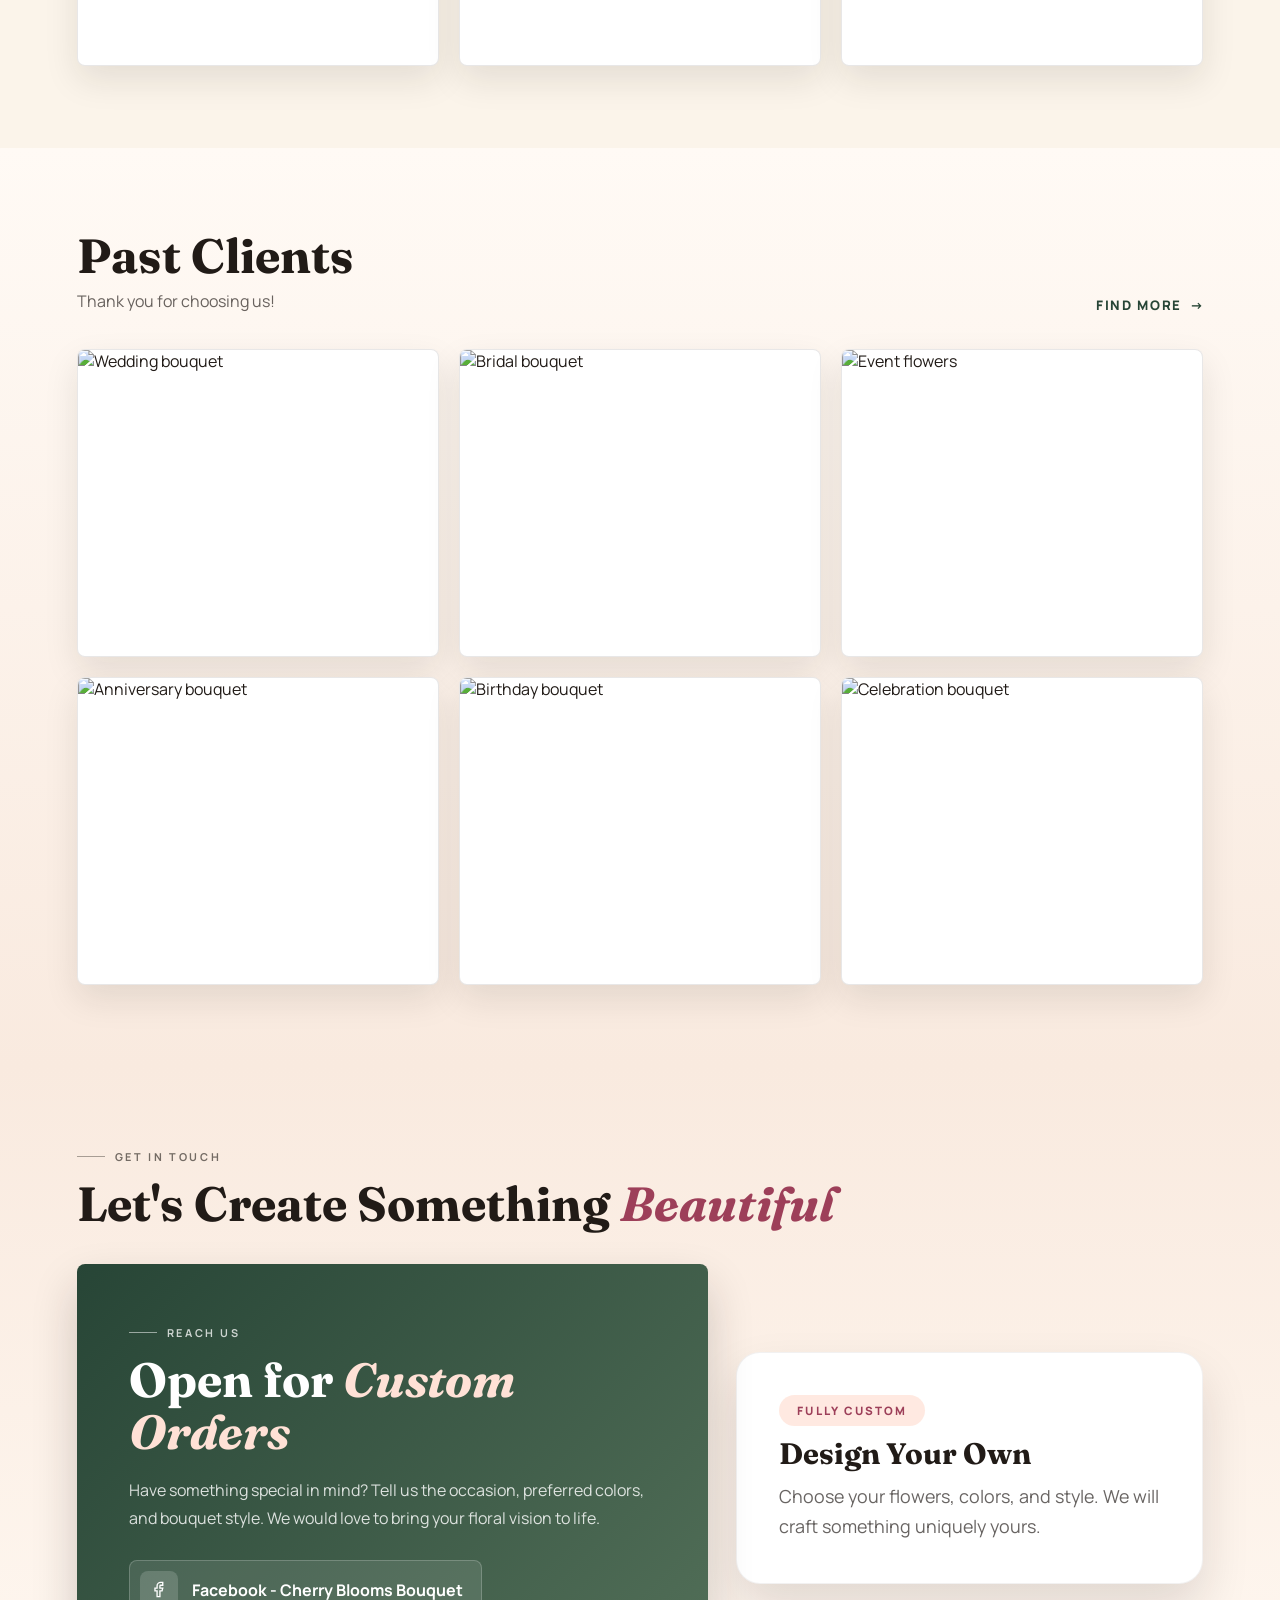
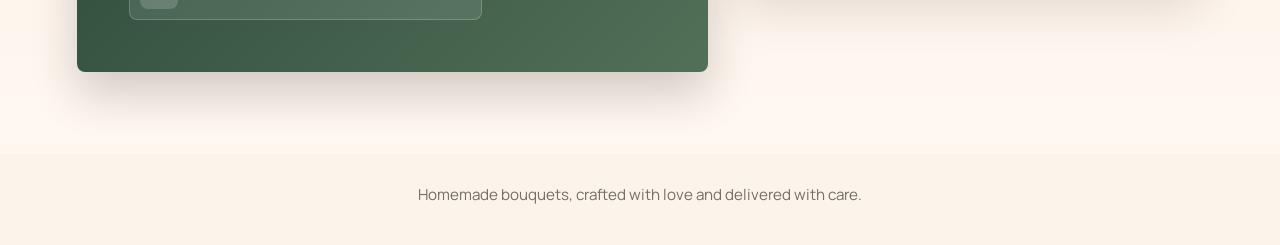
==== commit 4d8f45c1: "design polish" ====
--- a/index.html
+++ b/index.html
@@ -4,21 +4,26 @@
 <head>
     <meta charset="UTF-8" />
     <meta name="viewport" content="width=device-width, initial-scale=1.0" />
+    <meta name="description"
+        content="Cherry Blooms Bouquet creates handmade custom bouquets for birthdays, weddings, anniversaries, graduations, and special gifts." />
     <title>Cherry Blooms Bouquet</title>
     <link href="favicon.jpeg" rel="icon" />
     <link rel="preconnect" href="https://fonts.googleapis.com" />
     <link rel="preconnect" href="https://fonts.gstatic.com" crossorigin />
     <link
-        href="https://fonts.googleapis.com/css2?family=Fraunces:opsz,wght@9..144,300;9..144,600;9..144,700&family=Manrope:wght@300;400;600&display=swap"
+        href="https://fonts.googleapis.com/css2?family=Fraunces:opsz,wght@9..144,300;9..144,600;9..144,700&family=Manrope:wght@300;400;600;700&display=swap"
         rel="stylesheet" />
     <link href="style.css" rel="stylesheet" />
 </head>
 
 <body>
+    <a class="skip-link" href="#products">Skip to content</a>
+
     <header class="site-header" id="home">
-        <nav class="nav">
+        <nav class="nav" aria-label="Primary navigation">
             <a class="brand" href="#home">Cherry Blooms Bouquet</a>
-            <button class="hamburger" aria-label="Toggle navigation" id="hamburger">
+            <button class="hamburger" aria-label="Toggle navigation" aria-expanded="false" aria-controls="nav-links"
+                id="hamburger">
                 <span class="bar"></span>
                 <span class="bar"></span>
                 <span class="bar"></span>
@@ -30,60 +35,71 @@
                 <a href="#contact">Contact Us</a>
             </div>
         </nav>
+
         <div class="hero">
             <div class="hero-copy">
                 <p class="eyebrow">Hand-tied with love</p>
-                <div class="hero-title">
-                    <h1>Handmade
-                        <br>
-                        <em>Bouquets</em>
-                        <br>
-                        for You
-                    </h1>
-                </div>
+                <h1>Handmade <em>Bouquets</em> for Every Sweet Moment</h1>
                 <p class="lead">
-                    We design and sell custom bouquets for weddings, birthdays, anniversaries, and every moment in
-                    between.
+                    We design and sell custom bouquets for weddings, birthdays, anniversaries, and every moment in between.
                 </p>
                 <div class="hero-cta">
-                    <a class="btn" href="#bouquets">View bouquets</a>
-                    <a class="btn ghost" href="#contact">Custom Order</a>
+                    <a class="btn" href="#products">View bouquets</a>
+                    <a class="btn ghost" href="#contact">Custom order</a>
                 </div>
             </div>
+
             <div class="hero-card">
-                <img src="img/home.jpg" alt="Handmade bouquet" />
+                <img src="img/home.jpg" alt="Handmade bouquet wrapped in pink paper" />
+                <div class="hero-note">
+                    <span>Made to order</span>
+                    <strong>Fresh, personal, and photo-ready.</strong>
+                </div>
             </div>
         </div>
     </header>
-    <!-- Products Section -->
+
     <main>
         <section class="section" id="products">
             <div class="section-head">
                 <div class="section-head-text">
                     <h2>Products</h2>
-                    <p>More bouquets available upon request</p>
+                    <p>More bouquets are available upon request.</p>
                 </div>
                 <div class="section-cta">
                     <a class="link-pill" href="https://www.facebook.com/profile.php?id=61565700505849" target="_blank"
-                        rel="noopener">Find more →</a>
+                        rel="noopener">Find more</a>
                 </div>
             </div>
+
             <div class="image-grid">
-                <img src="https://images.unsplash.com/photo-1501004318641-b39e6451bec6?q=80&w=900&auto=format&fit=crop"
-                    alt="Bouquet in peach tones" />
-                <img src="https://images.unsplash.com/photo-1526040652367-ac003a0475fe?q=80&w=900&auto=format&fit=crop"
-                    alt="Wildflower bouquet" />
-                <img src="https://images.unsplash.com/photo-1519378058457-4c29a0a2ef67?q=80&w=900&auto=format&fit=crop"
-                    alt="Bouquet with roses and greenery" />
-                <img src="https://images.unsplash.com/photo-1504198458649-3128b932f49b?q=80&w=900&auto=format&fit=crop"
-                    alt="Neutral bouquet" />
-                <img src="https://images.unsplash.com/photo-1501594907352-04cda38ebc29?q=80&w=900&auto=format&fit=crop"
-                    alt="Pink bouquet" />
-                <img src="https://images.unsplash.com/photo-1460039230329-eb070fc6c77c?q=80&w=900&auto=format&fit=crop"
-                    alt="Bright bouquet" />
+                <article class="bouquet-card">
+                    <img src="https://images.unsplash.com/photo-1501004318641-b39e6451bec6?q=80&w=900&auto=format&fit=crop"
+                        alt="Bouquet in peach tones" />
+                </article>
+                <article class="bouquet-card">
+                    <img src="https://images.unsplash.com/photo-1526040652367-ac003a0475fe?q=80&w=900&auto=format&fit=crop"
+                        alt="Wildflower bouquet" />
+                </article>
+                <article class="bouquet-card">
+                    <img src="https://images.unsplash.com/photo-1519378058457-4c29a0a2ef67?q=80&w=900&auto=format&fit=crop"
+                        alt="Bouquet with roses and greenery" />
+                </article>
+                <article class="bouquet-card">
+                    <img src="https://images.unsplash.com/photo-1504198458649-3128b932f49b?q=80&w=900&auto=format&fit=crop"
+                        alt="Neutral bouquet" />
+                </article>
+                <article class="bouquet-card">
+                    <img src="https://images.unsplash.com/photo-1501594907352-04cda38ebc29?q=80&w=900&auto=format&fit=crop"
+                        alt="Pink bouquet" />
+                </article>
+                <article class="bouquet-card">
+                    <img src="https://images.unsplash.com/photo-1460039230329-eb070fc6c77c?q=80&w=900&auto=format&fit=crop"
+                        alt="Bright bouquet" />
+                </article>
             </div>
         </section>
-        <!-- Client Section -->
+
         <section class="section alt" id="clients">
             <div class="section-head">
                 <div class="section-head-text">
@@ -92,63 +108,78 @@
                 </div>
                 <div class="section-cta">
                     <a class="link-pill" href="https://www.facebook.com/profile.php?id=61565700505849" target="_blank"
-                        rel="noopener">Find more →</a>
+                        rel="noopener">Find more</a>
                 </div>
             </div>
+
             <div class="image-grid">
-                <img src="https://images.unsplash.com/photo-1500673922987-e212871fec22?q=80&w=900&auto=format&fit=crop"
-                    alt="Wedding bouquet" />
-                <img src="https://images.unsplash.com/photo-1524591717884-8e3c0b8f1973?q=80&w=900&auto=format&fit=crop"
-                    alt="Bridal bouquet" />
-                <img src="https://images.unsplash.com/photo-1505575967455-40e256f73376?q=80&w=900&auto=format&fit=crop"
-                    alt="Event flowers" />
-                <img src="https://images.unsplash.com/photo-1470071459604-3b5ec3a7fe05?q=80&w=900&auto=format&fit=crop"
-                    alt="Anniversary bouquet" />
-                <img src="https://images.unsplash.com/photo-1457089328109-e5d9bd499191?q=80&w=900&auto=format&fit=crop"
-                    alt="Birthday bouquet" />
-                <img src="https://images.unsplash.com/photo-1469259943454-aa100abba749?q=80&w=900&auto=format&fit=crop"
-                    alt="Celebration bouquet" />
+                <article class="bouquet-card client-card">
+                    <img src="https://images.unsplash.com/photo-1500673922987-e212871fec22?q=80&w=900&auto=format&fit=crop"
+                        alt="Wedding bouquet" />
+                </article>
+                <article class="bouquet-card client-card">
+                    <img src="https://images.unsplash.com/photo-1524591717884-8e3c0b8f1973?q=80&w=900&auto=format&fit=crop"
+                        alt="Bridal bouquet" />
+                </article>
+                <article class="bouquet-card client-card">
+                    <img src="https://images.unsplash.com/photo-1505575967455-40e256f73376?q=80&w=900&auto=format&fit=crop"
+                        alt="Event flowers" />
+                </article>
+                <article class="bouquet-card client-card">
+                    <img src="https://images.unsplash.com/photo-1470071459604-3b5ec3a7fe05?q=80&w=900&auto=format&fit=crop"
+                        alt="Anniversary bouquet" />
+                </article>
+                <article class="bouquet-card client-card">
+                    <img src="https://images.unsplash.com/photo-1457089328109-e5d9bd499191?q=80&w=900&auto=format&fit=crop"
+                        alt="Birthday bouquet" />
+                </article>
+                <article class="bouquet-card client-card">
+                    <img src="https://images.unsplash.com/photo-1469259943454-aa100abba749?q=80&w=900&auto=format&fit=crop"
+                        alt="Celebration bouquet" />
+                </article>
             </div>
         </section>
-        <!-- Contact Section -->
+
         <section id="contact">
             <div class="section-label">Get in Touch</div>
-            <h2 class="section-title" style="margin-bottom: 48px;">Let's Create Something <em>Beautiful</em></h2>
+            <h2 class="section-title">Let's Create Something <em>Beautiful</em></h2>
 
-            <div class="contact-grid reveal">
+            <div class="contact-grid">
                 <div class="contact-main">
                     <div class="section-label">Reach Us</div>
                     <h2>Open for <em>Custom Orders</em></h2>
-                    <p>Have something special in mind? We'd love to bring your floral vision to life. Reach out through
-                        the channels below.</p>
+                    <p>
+                        Have something special in mind? Tell us the occasion, preferred colors, and bouquet style. We
+                        would love to bring your floral vision to life.
+                    </p>
                     <div class="contact-links">
                         <a class="contact-link" href="https://www.facebook.com/profile.php?id=61565700505849"
                             target="_blank" rel="noopener">
-                            <div class="contact-link-icon">
+                            <div class="contact-link-icon" aria-hidden="true">
                                 <svg viewBox="0 0 24 24">
                                     <path d="M18 2h-3a5 5 0 0 0-5 5v3H7v4h3v8h4v-8h3l1-4h-4V7a1 1 0 0 1 1-1h3z" />
                                 </svg>
                             </div>
-                            <span>Facebook — Cherry Blooms Bouquet</span>
+                            <span>Facebook - Cherry Blooms Bouquet</span>
                         </a>
                     </div>
                 </div>
+
                 <div class="contact-aside">
                     <div class="info-card">
                         <div class="info-tag">Fully Custom</div>
                         <h4>Design Your Own</h4>
-                        <p>Choose your flowers, colors, and style. We'll craft something uniquely yours.</p>
+                        <p>Choose your flowers, colors, and style. We will craft something uniquely yours.</p>
                     </div>
                 </div>
             </div>
         </section>
-
     </main>
 
     <footer class="site-footer">
-        <p>Homemade Bouquets. Crafted with love, delivered with care.</p>
+        <p>Homemade bouquets, crafted with love and delivered with care.</p>
     </footer>
     <script src="script.js"></script>
 </body>
 
-</html>+</html>
--- a/style.css
+++ b/style.css
@@ -4,30 +4,31 @@
     padding: 0;
 }
 
+html {
+    scroll-behavior: smooth;
+}
+
 :root {
     color-scheme: light;
-    --cream: #f7f1e7;
-    --peach: #f3c6b5;
-    --rose: #e69aa0;
-    --dusty: #c08a86;
-    --forest: #304b3a;
-    --ink: #1f1a16;
+    --cream: #fbf4ea;
+    --petal: #ffe1d6;
+    --peach: #f3b6a2;
+    --rose: #d46f83;
+    --berry: #9d3f59;
+    --forest: #274536;
+    --sage: #6c806f;
+    --ink: #211b17;
+    --muted: rgba(33, 27, 23, 0.68);
     --soft: #ffffff;
-    --shadow: 0 24px 60px rgba(31, 26, 22, 0.12);
+    --line: rgba(33, 27, 23, 0.1);
+    --shadow: 0 20px 50px rgba(33, 27, 23, 0.14);
 }
 
 body {
-    font-family: "Manrope", "Segoe UI", "Noto Serif", sans-serif;
+    font-family: "Manrope", "Segoe UI", sans-serif;
     color: var(--ink);
-    background: radial-gradient(circle at top,
-            #fff6ef 0%,
-            var(--cream) 45%,
-            #f6ede2 100%);
+    background: var(--cream);
     min-height: 100vh;
-}
-
-html {
-    scroll-behavior: smooth;
 }
 
 img {
@@ -38,46 +39,69 @@
 }
 
 a {
+    color: inherit;
     text-decoration: none;
-    color: inherit;
+}
+
+a:focus-visible,
+button:focus-visible {
+    outline: 3px solid rgba(157, 63, 89, 0.35);
+    outline-offset: 4px;
+}
+
+.skip-link {
+    position: fixed;
+    top: 16px;
+    left: 16px;
+    z-index: 999;
+    padding: 10px 14px;
+    background: var(--forest);
+    color: var(--soft);
+    border-radius: 8px;
+    transform: translateY(-140%);
+    transition: transform 0.2s ease;
+}
+
+.skip-link:focus {
+    transform: translateY(0);
 }
 
 .site-header {
-    padding: 28px 6vw 80px;
-    background: linear-gradient(120deg,
-            rgba(243, 198, 181, 0.35),
-            rgba(230, 154, 160, 0.12));
-    border-bottom: 1px solid rgba(31, 26, 22, 0.08);
+    min-height: 92vh;
+    padding: 24px 6vw 70px;
+    background:
+        linear-gradient(120deg, rgba(255, 225, 214, 0.88), rgba(251, 244, 234, 0.78)),
+        url("img/home.jpg") center / cover;
+    border-bottom: 1px solid var(--line);
 }
 
 .nav {
     display: flex;
     align-items: center;
     justify-content: space-between;
-    gap: 32px;
-    flex-wrap: wrap;
+    gap: 28px;
 }
 
 .brand {
     font-family: "Fraunces", "Times New Roman", serif;
-    font-size: 1.6rem;
-    letter-spacing: 0.02em;
+    font-size: clamp(1.25rem, 3vw, 1.65rem);
+    font-weight: 700;
 }
 
 .nav-links {
     display: flex;
+    align-items: center;
     gap: 22px;
-    font-size: 0.95rem;
+    font-size: 0.78rem;
+    font-weight: 700;
+    letter-spacing: 0.12em;
     text-transform: uppercase;
-    letter-spacing: 0.12em;
 }
 
 .nav-links a {
     padding: 8px 2px;
     border-bottom: 2px solid transparent;
-    transition:
-        border-color 0.3s ease,
-        color 0.3s ease;
+    transition: border-color 0.25s ease, color 0.25s ease;
 }
 
 .nav-links a:hover {
@@ -87,87 +111,143 @@
 
 .hero {
     display: grid;
-    grid-template-columns: repeat(auto-fit, minmax(280px, 1fr));
-    gap: 48px;
-    margin-top: 56px;
-    align-items: center;
-}
-
-.hero-copy h1 {
+    grid-template-columns: minmax(0, 1.05fr) minmax(280px, 0.75fr);
+    gap: clamp(32px, 5vw, 70px);
+    align-items: center;
+    max-width: 1160px;
+    margin: 74px auto 0;
+}
+
+.hero-copy {
+    max-width: 650px;
+}
+
+.eyebrow,
+.section-label {
+    display: inline-flex;
+    align-items: center;
+    gap: 10px;
+    margin-bottom: 14px;
+    color: rgba(33, 27, 23, 0.62);
+    font-size: 0.68rem;
+    font-weight: 700;
+    letter-spacing: 0.24em;
+    text-transform: uppercase;
+}
+
+.eyebrow::before,
+.section-label::before {
+    content: "";
+    width: 28px;
+    height: 1px;
+    background: rgba(33, 27, 23, 0.38);
+}
+
+h1,
+h2,
+h3,
+h4 {
     font-family: "Fraunces", "Times New Roman", serif;
-    font-size: clamp(2.4rem, 4vw, 3.8rem);
-    line-height: 1.1;
+}
+
+.hero h1 {
+    max-width: 680px;
     margin-bottom: 20px;
-}
-
-.eyebrow {
-    text-transform: uppercase;
-    letter-spacing: 0.4em;
-    font-size: 0.7rem;
-    color: var(--forest);
-    margin-bottom: 18px;
+    font-size: clamp(2.75rem, 8vw, 5.9rem);
+    line-height: 0.96;
+}
+
+em {
+    color: var(--berry);
+    font-style: italic;
 }
 
 .lead {
-    font-size: 1.1rem;
-    max-width: 480px;
-    color: rgba(31, 26, 22, 0.75);
+    max-width: 540px;
+    color: var(--muted);
+    font-size: clamp(1rem, 2vw, 1.16rem);
+    line-height: 1.8;
 }
 
 .hero-cta {
-    margin-top: 26px;
-    display: flex;
-    gap: 16px;
+    display: flex;
     flex-wrap: wrap;
+    gap: 14px;
+    margin-top: 28px;
 }
 
 .btn {
+    display: inline-flex;
+    align-items: center;
+    justify-content: center;
+    min-height: 46px;
     padding: 12px 22px;
     border-radius: 999px;
     background: var(--forest);
     color: var(--soft);
-    font-weight: 600;
-    transition:
-        transform 0.3s ease,
-        box-shadow 0.3s ease;
-    box-shadow: 0 10px 24px rgba(48, 75, 58, 0.2);
+    font-weight: 700;
+    box-shadow: 0 12px 26px rgba(39, 69, 54, 0.22);
+    transition: transform 0.25s ease, box-shadow 0.25s ease, background 0.25s ease;
 }
 
 .btn:hover {
     transform: translateY(-2px);
+    background: #1f382b;
+    box-shadow: 0 16px 32px rgba(39, 69, 54, 0.25);
 }
 
 .btn.ghost {
-    background: transparent;
+    background: rgba(255, 255, 255, 0.42);
     color: var(--forest);
-    border: 1px solid rgba(48, 75, 58, 0.4);
+    border: 1px solid rgba(39, 69, 54, 0.28);
     box-shadow: none;
 }
 
-.hero-title em {
-    color: var(--dusty);
-}
-
 .hero-card {
-    width: 100%;
-    max-width: 450px;
-    height: auto;
-    aspect-ratio: 45 / 52;
-    border-radius: 28px;
+    position: relative;
+    justify-self: end;
+    width: min(100%, 440px);
+    aspect-ratio: 4 / 5;
     overflow: hidden;
+    border: 10px solid rgba(255, 255, 255, 0.72);
+    border-radius: 8px;
     box-shadow: var(--shadow);
-    transform: rotate(-1deg);
-    animation: floatIn 1.1s ease forwards;
-}
-
-.section {
-    padding: 80px 6vw;
+    animation: floatIn 0.9s ease both;
+}
+
+.hero-note {
+    position: absolute;
+    right: 18px;
+    bottom: 18px;
+    max-width: min(260px, calc(100% - 36px));
+    padding: 14px 16px;
+    border-radius: 8px;
+    background: rgba(255, 255, 255, 0.9);
+    box-shadow: 0 12px 26px rgba(33, 27, 23, 0.14);
+}
+
+.hero-note span {
+    display: block;
+    margin-bottom: 4px;
+    color: var(--berry);
+    font-size: 0.68rem;
+    font-weight: 800;
+    letter-spacing: 0.14em;
+    text-transform: uppercase;
+}
+
+.hero-note strong {
+    font-size: 0.95rem;
+    line-height: 1.35;
+}
+
+.section,
+#contact {
+    padding: 82px 6vw;
 }
 
 .section.alt {
-    background: linear-gradient(180deg,
-            rgba(243, 198, 181, 0.18),
-            rgba(247, 241, 231, 0.7));
+    background: linear-gradient(180deg, #fffaf5, #f9eadf);
 }
 
 .section-head {
@@ -175,449 +255,253 @@
     align-items: flex-end;
     justify-content: space-between;
     gap: 24px;
-    margin-bottom: 36px;
+    max-width: 1160px;
+    margin: 0 auto 34px;
 }
 
 .section-head-text {
     display: flex;
     flex-direction: column;
-    gap: 10px;
-}
-
-.section-head h2 {
-    font-family: "Fraunces", "Times New Roman", serif;
-    font-size: clamp(1.9rem, 3vw, 2.6rem);
+    gap: 8px;
+}
+
+.section-head h2,
+.section-title {
+    font-size: clamp(2rem, 4vw, 3rem);
+    line-height: 1.08;
 }
 
 .section-head p {
-    color: rgba(31, 26, 22, 0.7);
-}
-
-.section-cta {
-    margin-top: 8px;
+    color: var(--muted);
+    line-height: 1.6;
 }
 
 .link-pill {
     display: inline-flex;
     align-items: center;
-    gap: 6px;
-    padding: 6px 0;
-    border-radius: 0;
-    border: 0;
-    color: black;
-    font-weight: 600;
-    font-size: 0.88rem;
+    gap: 8px;
+    color: var(--forest);
+    font-size: 0.82rem;
+    font-weight: 800;
+    letter-spacing: 0.13em;
+    text-transform: uppercase;
+    transition: transform 0.25s ease, color 0.25s ease;
+}
+
+.link-pill::after {
+    content: "->";
+    letter-spacing: 0;
+}
+
+.link-pill:hover {
+    color: var(--berry);
+    transform: translateX(4px);
+}
+
+.image-grid {
+    display: grid;
+    grid-template-columns: repeat(3, minmax(0, 1fr));
+    gap: 20px;
+    max-width: 1160px;
+    margin: 0 auto;
+}
+
+.bouquet-card {
+    overflow: hidden;
+    background: var(--soft);
+    border: 1px solid var(--line);
+    border-radius: 8px;
+    box-shadow: 0 14px 34px rgba(33, 27, 23, 0.1);
+    transform: translateY(14px);
+    opacity: 0;
+    animation: fadeUp 0.75s ease forwards;
+    transition: transform 0.25s ease, box-shadow 0.25s ease;
+}
+
+.bouquet-card:hover {
+    transform: translateY(-4px);
+    box-shadow: 0 22px 42px rgba(33, 27, 23, 0.14);
+}
+
+.bouquet-card img {
+    aspect-ratio: 4 / 3.4;
+    height: auto;
+}
+
+.bouquet-card:nth-child(2) {
+    animation-delay: 0.08s;
+}
+
+.bouquet-card:nth-child(3) {
+    animation-delay: 0.16s;
+}
+
+.bouquet-card:nth-child(4) {
+    animation-delay: 0.24s;
+}
+
+.bouquet-card:nth-child(5) {
+    animation-delay: 0.32s;
+}
+
+.bouquet-card:nth-child(6) {
+    animation-delay: 0.4s;
+}
+
+#contact {
+    background: linear-gradient(180deg, #f9eadf, #fff8f1);
+    overflow: hidden;
+}
+
+#contact > .section-label,
+#contact > .section-title {
+    display: flex;
+    max-width: 1160px;
+    margin-right: auto;
+    margin-left: auto;
+}
+
+#contact > .section-title {
+    display: block;
+    margin-bottom: 34px;
+}
+
+.contact-grid {
+    display: grid;
+    grid-template-columns: minmax(0, 1.15fr) minmax(280px, 0.85fr);
+    gap: 28px;
+    max-width: 1160px;
+    margin: 0 auto;
+}
+
+.contact-main {
+    position: relative;
+    overflow: hidden;
+    padding: clamp(32px, 5vw, 52px);
+    border-radius: 8px;
+    background: linear-gradient(135deg, #274536, #526f58);
+    color: var(--soft);
+    box-shadow: 0 22px 46px rgba(33, 27, 23, 0.2);
+}
+
+.contact-main .section-label {
+    color: rgba(255, 255, 255, 0.76);
+}
+
+.contact-main .section-label::before {
+    background: rgba(255, 255, 255, 0.52);
+}
+
+.contact-main h2 {
+    margin-bottom: 18px;
+    font-size: clamp(2rem, 4vw, 3rem);
+    line-height: 1.08;
+}
+
+.contact-main em {
+    color: var(--petal);
+}
+
+.contact-main p {
+    max-width: 620px;
+    margin-bottom: 28px;
+    color: rgba(255, 255, 255, 0.82);
+    line-height: 1.75;
+}
+
+.contact-links {
+    display: flex;
+    flex-direction: column;
+    gap: 12px;
+}
+
+.contact-link {
+    display: flex;
+    align-items: center;
+    gap: 14px;
+    width: fit-content;
+    max-width: 100%;
+    padding: 10px 18px 10px 10px;
+    border: 1px solid rgba(255, 255, 255, 0.2);
+    border-radius: 8px;
+    background: rgba(255, 255, 255, 0.1);
+    color: var(--soft);
+    font-weight: 700;
+    transition: background 0.25s ease, transform 0.25s ease;
+}
+
+.contact-link:hover {
+    background: rgba(255, 255, 255, 0.18);
+    transform: translateX(4px);
+}
+
+.contact-link-icon {
+    display: grid;
+    flex: 0 0 auto;
+    width: 38px;
+    height: 38px;
+    place-items: center;
+    border-radius: 8px;
+    background: rgba(255, 255, 255, 0.16);
+}
+
+.contact-link-icon svg {
+    width: 17px;
+    height: 17px;
+    fill: none;
+    stroke: currentColor;
+    stroke-width: 1.9;
+}
+
+.contact-aside {
+    display: grid;
+    gap: 18px;
+}
+
+.info-card {
+    padding: 28px;
+    border: 1px solid var(--line);
+    border-radius: 8px;
+    background: var(--soft);
+    box-shadow: 0 14px 34px rgba(33, 27, 23, 0.1);
+}
+
+.info-tag {
+    display: inline-flex;
+    margin-bottom: 12px;
+    padding: 6px 10px;
+    border-radius: 999px;
+    background: rgba(255, 225, 214, 0.8);
+    color: var(--berry);
+    font-size: 0.66rem;
+    font-weight: 800;
     letter-spacing: 0.14em;
     text-transform: uppercase;
-    transition: transform 0.25s ease, color 0.25s ease;
-    background: transparent;
-}
-
-.link-pill:hover {
-    transform: translateX(4px);
-    color: var(--dusty);
-}
-
-.link-pill:focus-visible {
-    outline: 2px solid rgba(48, 75, 58, 0.45);
-    outline-offset: 3px;
-}
-
-.image-grid {
-    display: grid;
-    grid-template-columns: repeat(auto-fit, minmax(200px, 1fr));
-    gap: 18px;
-}
-
-.image-grid img {
-    border-radius: 18px;
-    min-height: 220px;
-    box-shadow: 0 16px 36px rgba(31, 26, 22, 0.12);
-    transform: translateY(14px);
-    opacity: 0;
-    animation: fadeUp 0.8s ease forwards;
-}
-
-.image-grid img:nth-child(2) {
-    animation-delay: 0.1s;
-}
-
-.image-grid img:nth-child(3) {
-    animation-delay: 0.2s;
-}
-
-.image-grid img:nth-child(4) {
-    animation-delay: 0.3s;
-}
-
-.image-grid img:nth-child(5) {
-    animation-delay: 0.4s;
-}
-
-.image-grid img:nth-child(6) {
-    animation-delay: 0.5s;
-}
-
-.contact {
-    padding-top: 60px;
-}
-
-.contact-card {
-    display: flex;
-    justify-content: space-between;
-    align-items: center;
-    flex-wrap: wrap;
-    gap: 24px;
-    background: var(--soft);
-    border-radius: 24px;
-    padding: 32px;
-    box-shadow: var(--shadow);
-}
-
-.contact-card h3 {
-    font-family: "Fraunces", "Times New Roman", serif;
-    margin-bottom: 8px;
-}
-
-.contact-links {
-    display: flex;
-    flex-direction: column;
-    gap: 12px;
-    font-weight: 600;
-    color: var(--forest);
-}
-
-.contact-links a {
-    padding-bottom: 4px;
-    border-bottom: 1px solid rgba(48, 75, 58, 0.3);
-    width: fit-content;
+}
+
+.info-card h4 {
+    margin-bottom: 10px;
+    font-size: 1.25rem;
+}
+
+.info-card p {
+    color: var(--muted);
+    line-height: 1.65;
 }
 
 .site-footer {
     padding: 30px 6vw 40px;
+    color: rgba(33, 27, 23, 0.62);
+    font-size: 0.95rem;
     text-align: center;
-    color: rgba(31, 26, 22, 0.6);
-    font-size: 0.95rem;
-}
-
-
-@keyframes fadeUp {
-    to {
-        transform: translateY(0);
-        opacity: 1;
-    }
-}
-
-@keyframes floatIn {
-    0% {
-        transform: translateY(30px) rotate(-2deg);
-        opacity: 0;
-    }
-
-    100% {
-        transform: translateY(0) rotate(-1deg);
-        opacity: 1;
-    }
-}
-
-@media (max-width: 900px) {
-    .nav-links {
-        flex-wrap: wrap;
-        justify-content: center;
-    }
-
-    .hero {
-        margin-top: 40px;
-    }
-
-    .section-head {
-        flex-direction: column;
-        align-items: flex-start;
-    }
-}
-
-@media (max-width: 600px) {
-    .site-header {
-        padding: 20px 5vw 60px;
-    }
-
-    .nav {
-        flex-direction: row;
-        align-items: center;
-        justify-content: space-between;
-        flex-wrap: wrap;
-        /* Allows nav-links to drop below */
-    }
-
-    .nav-links {
-        display: none;
-        flex-direction: column;
-        width: 100%;
-        text-align: center;
-        gap: 0;
-        margin-top: 16px;
-        background: var(--cream);
-        border-radius: 12px;
-        overflow: hidden;
-        box-shadow: 0 10px 24px rgba(31, 26, 22, 0.12);
-        animation: fadeUp 0.3s ease forwards;
-    }
-
-    .nav-links.active {
-        display: flex;
-    }
-
-    .nav-links a {
-        padding: 16px;
-        border-bottom: 1px solid rgba(48, 75, 58, 0.06);
-        border-radius: 0;
-    }
-
-    .nav-links a:last-child {
-        border-bottom: none;
-    }
-
-    .nav-links a:hover {
-        background: rgba(48, 75, 58, 0.04);
-    }
-
-    .hero-cta {
-        flex-direction: column;
-        align-items: flex-start;
-    }
-
-    .contact-card {
-        padding: 24px;
-    }
-}
-
-#contact {
-    padding: 90px 6vw;
-    background: linear-gradient(180deg, rgba(243, 198, 181, 0.2), var(--cream));
-    position: relative;
-    overflow: hidden;
-}
-
-.section-label {
-    display: inline-flex;
-    align-items: center;
-    gap: 10px;
-    text-transform: uppercase;
-    letter-spacing: 0.32em;
-    font-size: 0.68rem;
-    color: rgba(31, 26, 22, 0.55);
-    margin-bottom: 12px;
-}
-
-.section-label::before {
-    content: "";
-    width: 28px;
-    height: 1px;
-    background: rgba(31, 26, 22, 0.35);
-}
-
-.section-title {
-    font-family: "Fraunces", "Times New Roman", serif;
-    font-size: clamp(2rem, 3.6vw, 3rem);
-    line-height: 1.1;
-    color: var(--ink);
-}
-
-.section-title em {
-    color: var(--dusty);
-    font-style: italic;
-}
-
-.contact-grid {
-    display: grid;
-    grid-template-columns: 1.2fr 0.9fr;
-    gap: 36px;
-    align-items: stretch;
-}
-
-.contact-main {
-    background: linear-gradient(135deg, #2b3f33, #3f5a46);
-    border-radius: 28px;
-    padding: 52px 48px;
-    color: var(--soft);
-    position: relative;
-    overflow: hidden;
-    box-shadow: 0 24px 50px rgba(31, 26, 22, 0.25);
-}
-
-.contact-main::before {
-    content: "";
-    position: absolute;
-    width: 320px;
-    height: 320px;
-    border-radius: 50%;
-    background: radial-gradient(circle, rgba(243, 198, 181, 0.3), transparent 70%);
-    bottom: -120px;
-    right: -90px;
-    pointer-events: none;
-}
-
-.contact-main::after {
-    content: "";
-    position: absolute;
-    width: 220px;
-    height: 220px;
-    border-radius: 50%;
-    border: 1px solid rgba(255, 255, 255, 0.12);
-    top: -70px;
-    left: -40px;
-    pointer-events: none;
-}
-
-.contact-main .section-label {
-    color: rgba(255, 255, 255, 0.7);
-}
-
-.contact-main .section-label::before {
-    background: rgba(255, 255, 255, 0.45);
-}
-
-.contact-main h2 {
-    font-family: "Fraunces", "Times New Roman", serif;
-    font-size: clamp(2rem, 3.5vw, 2.8rem);
-    font-weight: 600;
-    line-height: 1.15;
-    margin-bottom: 20px;
-}
-
-.contact-main h2 em {
-    font-style: italic;
-    color: var(--peach);
-}
-
-.contact-main p {
-    color: rgba(255, 255, 255, 0.78);
-    line-height: 1.7;
-    margin-bottom: 32px;
-    font-size: 0.98rem;
-}
-
-.contact-links {
-    display: flex;
-    flex-direction: column;
-    gap: 14px;
-}
-
-.contact-link {
-    display: flex;
-    align-items: center;
-    gap: 14px;
-    padding: 10px 20px;
-    background: rgba(255, 255, 255, 0.1);
-    border-radius: 12px;
-    border: 1px solid rgba(255, 255, 255, 0.18);
-    color: var(--soft);
-    font-size: 0.92rem;
-    transition: transform 0.25s ease, background 0.25s ease, box-shadow 0.25s ease;
-}
-
-.contact-link:hover {
-    background: rgba(255, 255, 255, 0.2);
-    transform: translateX(6px);
-    box-shadow: 0 10px 26px rgba(31, 26, 22, 0.18);
-}
-
-.contact-link:focus-visible {
-    outline: 2px solid rgba(255, 255, 255, 0.7);
-    outline-offset: 3px;
-}
-
-.contact-link-icon {
-    width: 38px;
-    height: 38px;
-    border-radius: 10px;
-    background: rgba(255, 255, 255, 0.16);
-    display: flex;
-    align-items: center;
-    justify-content: center;
-    flex-shrink: 0;
-}
-
-.contact-link-icon svg {
-    width: 16px;
-    height: 16px;
-    fill: none;
-    stroke: currentColor;
-    stroke-width: 1.8;
-}
-
-.contact-aside {
-    display: flex;
-    flex-direction: column;
-    gap: 20px;
-}
-
-.info-card {
-    background: var(--soft);
-    border-radius: 22px;
-    padding: 30px 32px;
-    box-shadow: 0 18px 36px rgba(31, 26, 22, 0.16);
-    border: 1px solid rgba(31, 26, 22, 0.08);
-}
-
-.info-card h4 {
-    font-family: "Fraunces", "Times New Roman", serif;
-    font-size: 1.25rem;
-    margin-bottom: 10px;
-}
-
-.info-card p {
-    font-size: 0.92rem;
-    color: rgba(31, 26, 22, 0.65);
-    line-height: 1.6;
-}
-
-.info-tag {
-    display: inline-flex;
-    align-items: center;
-    gap: 8px;
-    background: rgba(243, 198, 181, 0.4);
-    color: var(--dusty);
-    font-size: 0.68rem;
-    letter-spacing: 0.16em;
-    text-transform: uppercase;
-    padding: 6px 14px;
-    border-radius: 999px;
-    font-weight: 600;
-    margin-bottom: 12px;
-}
-
-@media (max-width: 900px) {
-    .contact-grid {
-        grid-template-columns: 1fr;
-    }
-
-    .contact-main {
-        padding: 42px 36px;
-    }
-}
-
-@media (max-width: 600px) {
-    #contact {
-        padding: 70px 5vw;
-    }
-
-    .contact-main {
-        padding: 34px 28px;
-    }
-
-    .contact-link {
-        padding: 14px 16px;
-    }
 }
 
 .hamburger {
     display: none;
     cursor: pointer;
     background: transparent;
-    border: none;
+    border: 0;
     padding: 8px;
-    z-index: 100;
 }
 
 .hamburger .bar {
@@ -625,9 +509,9 @@
     width: 25px;
     height: 3px;
     margin: 5px auto;
-    transition: all 0.3s ease-in-out;
+    border-radius: 2px;
     background-color: var(--forest);
-    border-radius: 2px;
+    transition: transform 0.25s ease, opacity 0.25s ease;
 }
 
 .hamburger.active .bar:nth-child(1) {
@@ -642,8 +526,168 @@
     transform: translateY(-8px) rotate(-45deg);
 }
 
-@media (max-width: 600px) {
+@keyframes fadeUp {
+    to {
+        opacity: 1;
+        transform: translateY(0);
+    }
+}
+
+@keyframes floatIn {
+    from {
+        opacity: 0;
+        transform: translateY(24px);
+    }
+
+    to {
+        opacity: 1;
+        transform: translateY(0);
+    }
+}
+
+@media (prefers-reduced-motion: reduce) {
+    *,
+    *::before,
+    *::after {
+        scroll-behavior: auto !important;
+        animation-duration: 0.01ms !important;
+        animation-iteration-count: 1 !important;
+        transition-duration: 0.01ms !important;
+    }
+}
+
+@media (max-width: 900px) {
+    .site-header {
+        min-height: auto;
+    }
+
+    .hero,
+    .contact-grid {
+        grid-template-columns: 1fr;
+    }
+
+    .hero-card {
+        justify-self: start;
+        width: min(100%, 520px);
+    }
+
+    .section-head {
+        align-items: flex-start;
+        flex-direction: column;
+    }
+
+    .image-grid {
+        grid-template-columns: repeat(2, minmax(0, 1fr));
+    }
+}
+
+@media (max-width: 640px) {
+    .site-header,
+    .section,
+    #contact {
+        padding-right: 5vw;
+        padding-left: 5vw;
+    }
+
+    .site-header {
+        padding-top: 18px;
+        padding-bottom: 56px;
+    }
+
+    .nav {
+        flex-wrap: wrap;
+    }
+
     .hamburger {
         display: block;
     }
-}+
+    .nav-links {
+        display: none;
+        width: 100%;
+        flex-direction: column;
+        gap: 0;
+        margin-top: 12px;
+        overflow: hidden;
+        border: 1px solid var(--line);
+        border-radius: 8px;
+        background: rgba(255, 255, 255, 0.92);
+        box-shadow: 0 14px 28px rgba(33, 27, 23, 0.12);
+        text-align: center;
+    }
+
+    .nav-links.active {
+        display: flex;
+    }
+
+    .nav-links a {
+        width: 100%;
+        padding: 15px;
+        border-bottom: 1px solid rgba(33, 27, 23, 0.08);
+    }
+
+    .nav-links a:last-child {
+        border-bottom: 0;
+    }
+
+    .hero {
+        margin-top: 46px;
+    }
+
+    .hero h1 {
+        font-size: clamp(2.5rem, 15vw, 4.6rem);
+    }
+
+    .hero-cta,
+    .btn,
+    .contact-link {
+        width: 100%;
+    }
+
+    .image-grid {
+        grid-template-columns: 1fr;
+    }
+
+    .contact-link span {
+        min-width: 0;
+        overflow-wrap: anywhere;
+    }
+}
+
+.contact-aside {
+    align-items: center;
+}
+
+.info-card {
+    min-height: 225px;
+    justify-content: center;
+    padding: clamp(32px, 5vw, 42px);
+    border: 1px solid rgba(33, 27, 23, 0.06);
+    border-radius: 24px;
+    background: var(--soft);
+    box-shadow: 0 24px 48px rgba(33, 27, 23, 0.13);
+}
+
+.info-tag {
+    width: fit-content;
+    padding: 8px 18px;
+    background: rgba(255, 225, 214, 0.72);
+    font-size: 0.72rem;
+    letter-spacing: 0.18em;
+}
+
+.info-card h4 {
+    margin-bottom: 12px;
+    font-size: clamp(1.45rem, 3vw, 1.85rem);
+    line-height: 1.1;
+}
+
+.info-card p {
+    max-width: 620px;
+    font-size: clamp(1rem, 2vw, 1.12rem);
+    line-height: 1.65;
+}
+
+.order-list {
+    display: none;
+}
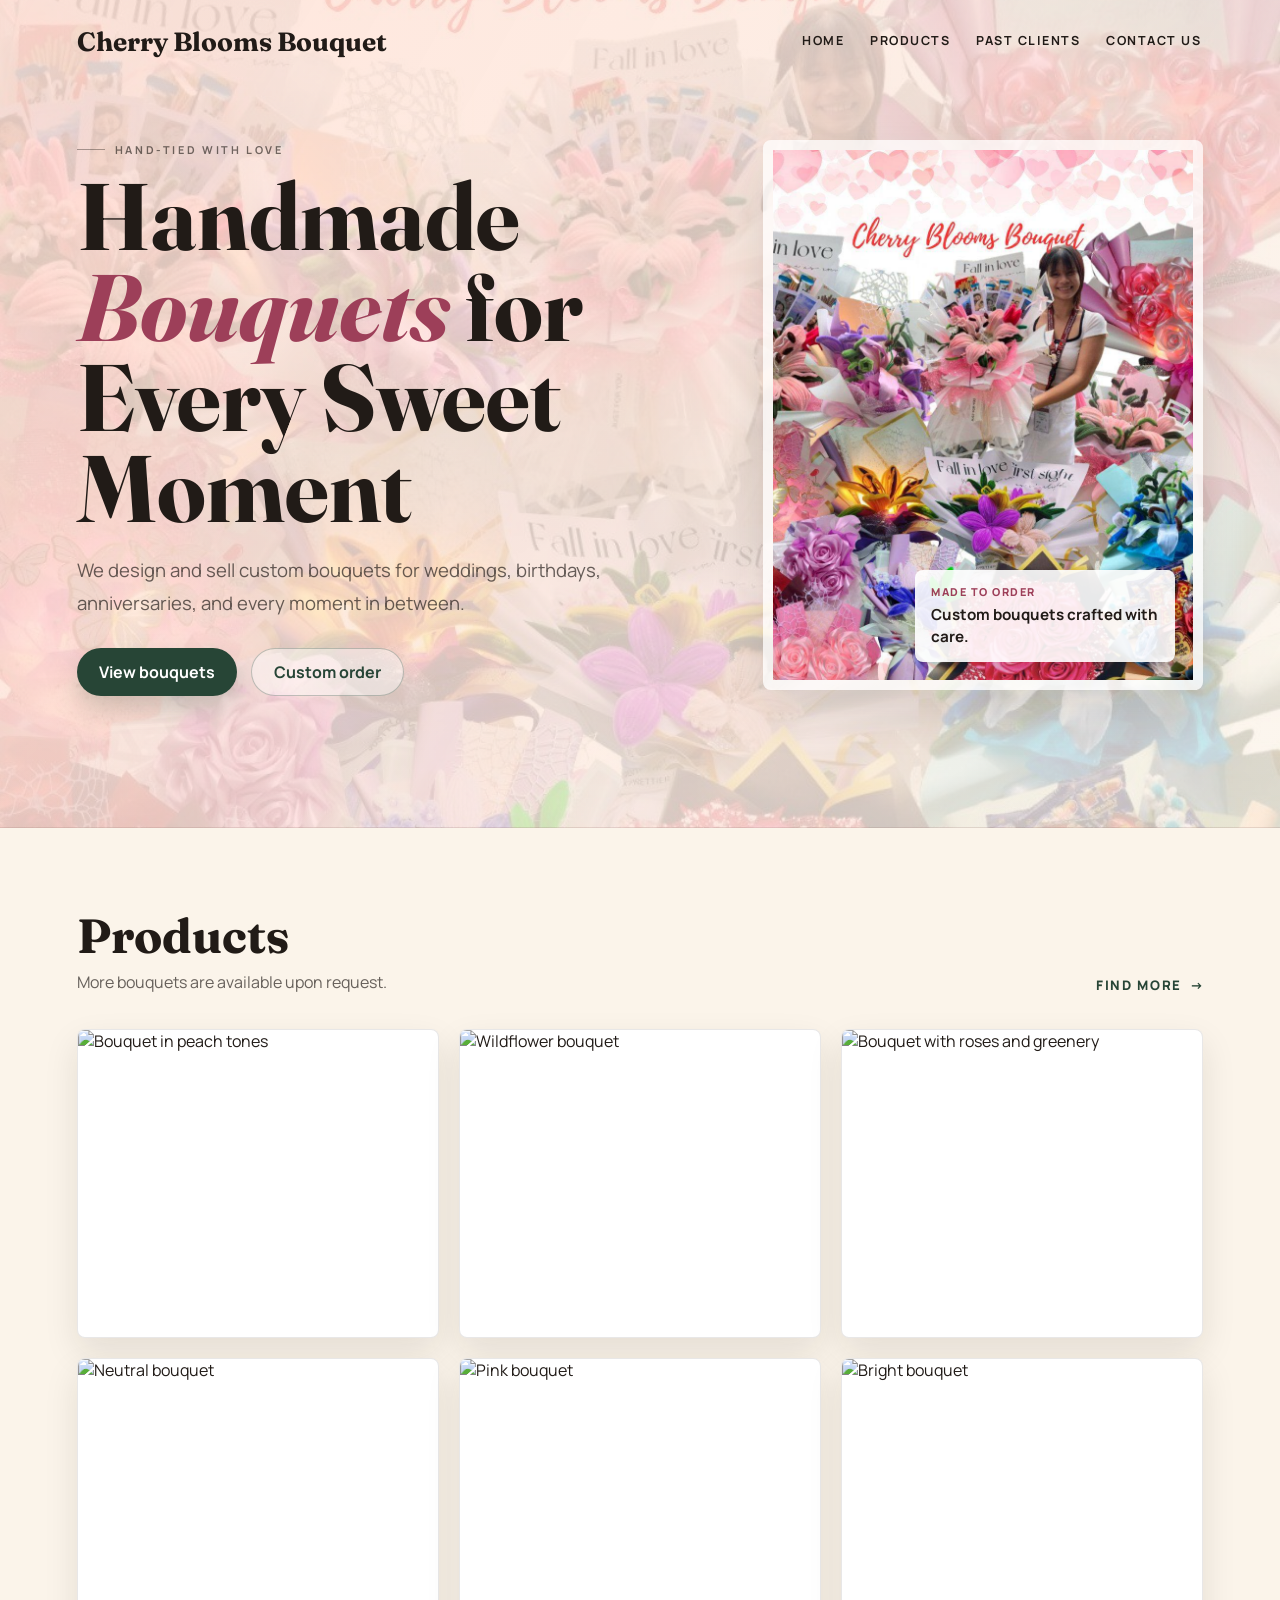
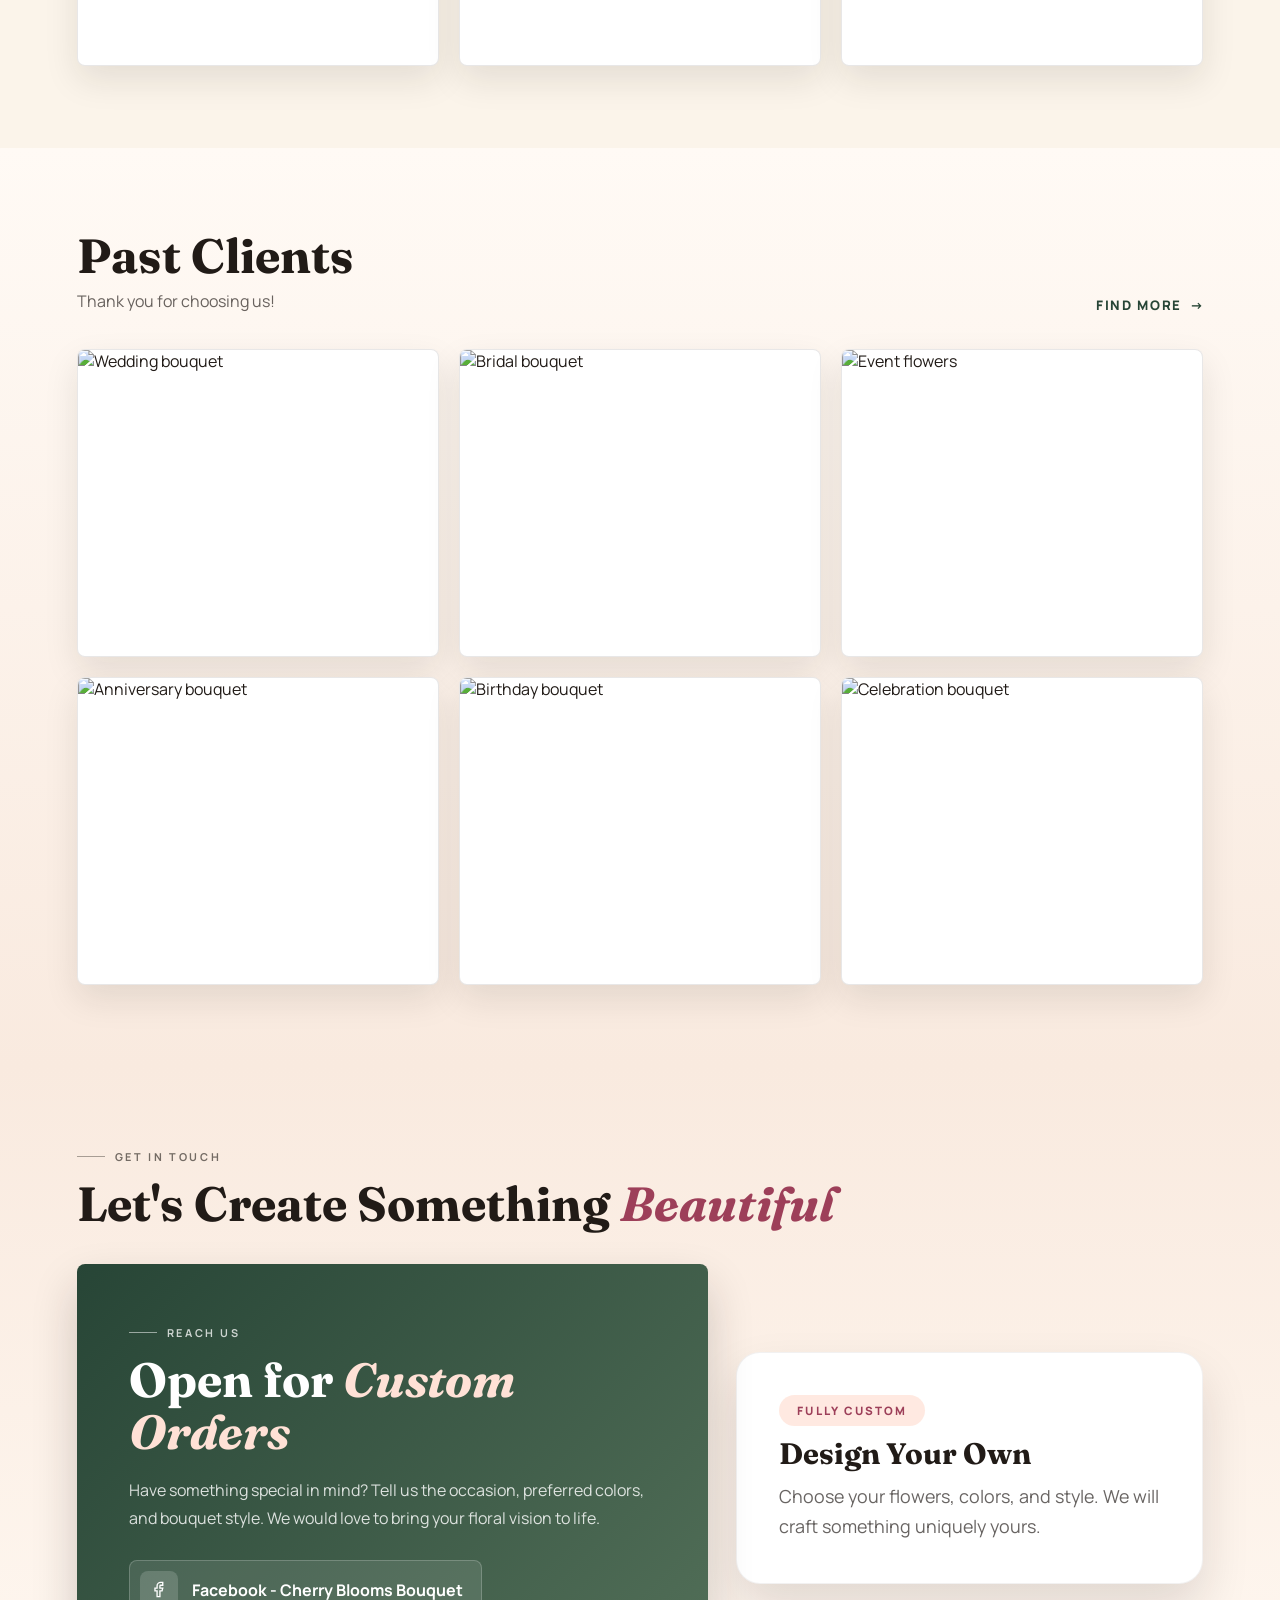
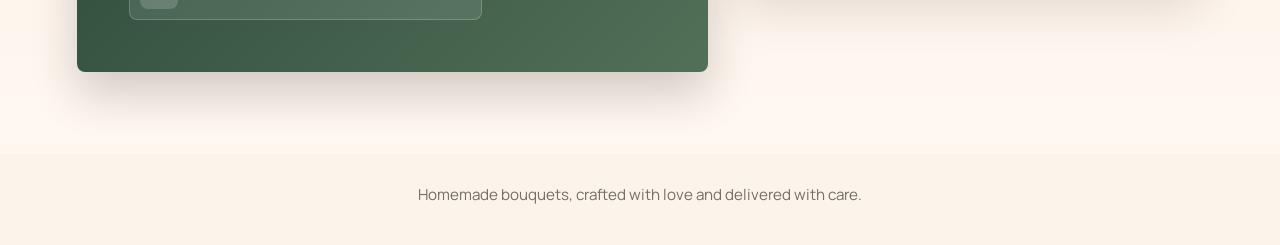
==== commit 65b2f8f9: "hero note changes" ====
--- a/index.html
+++ b/index.html
@@ -53,7 +53,7 @@
                 <img src="img/home.jpg" alt="Handmade bouquet wrapped in pink paper" />
                 <div class="hero-note">
                     <span>Made to order</span>
-                    <strong>Fresh, personal, and photo-ready.</strong>
+                    <strong>Custom bouquets crafted with care.</strong>
                 </div>
             </div>
         </div>
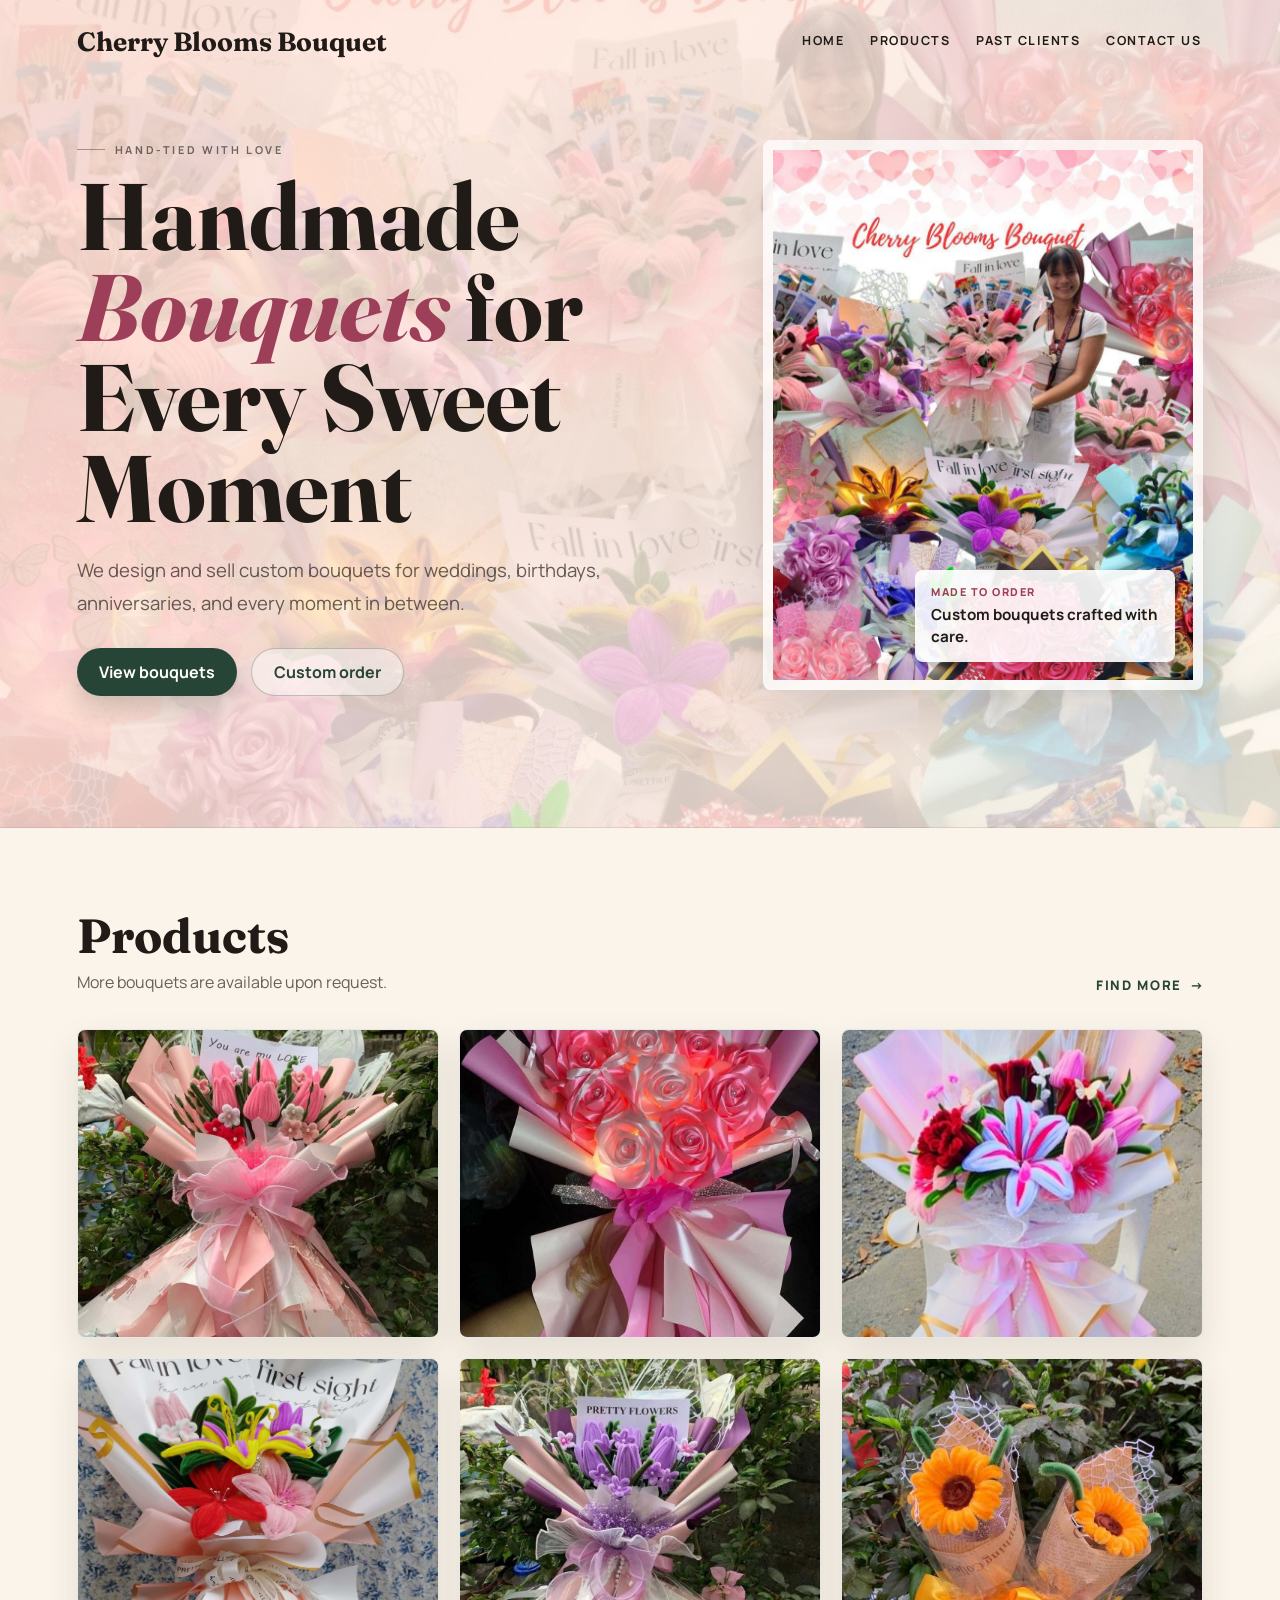
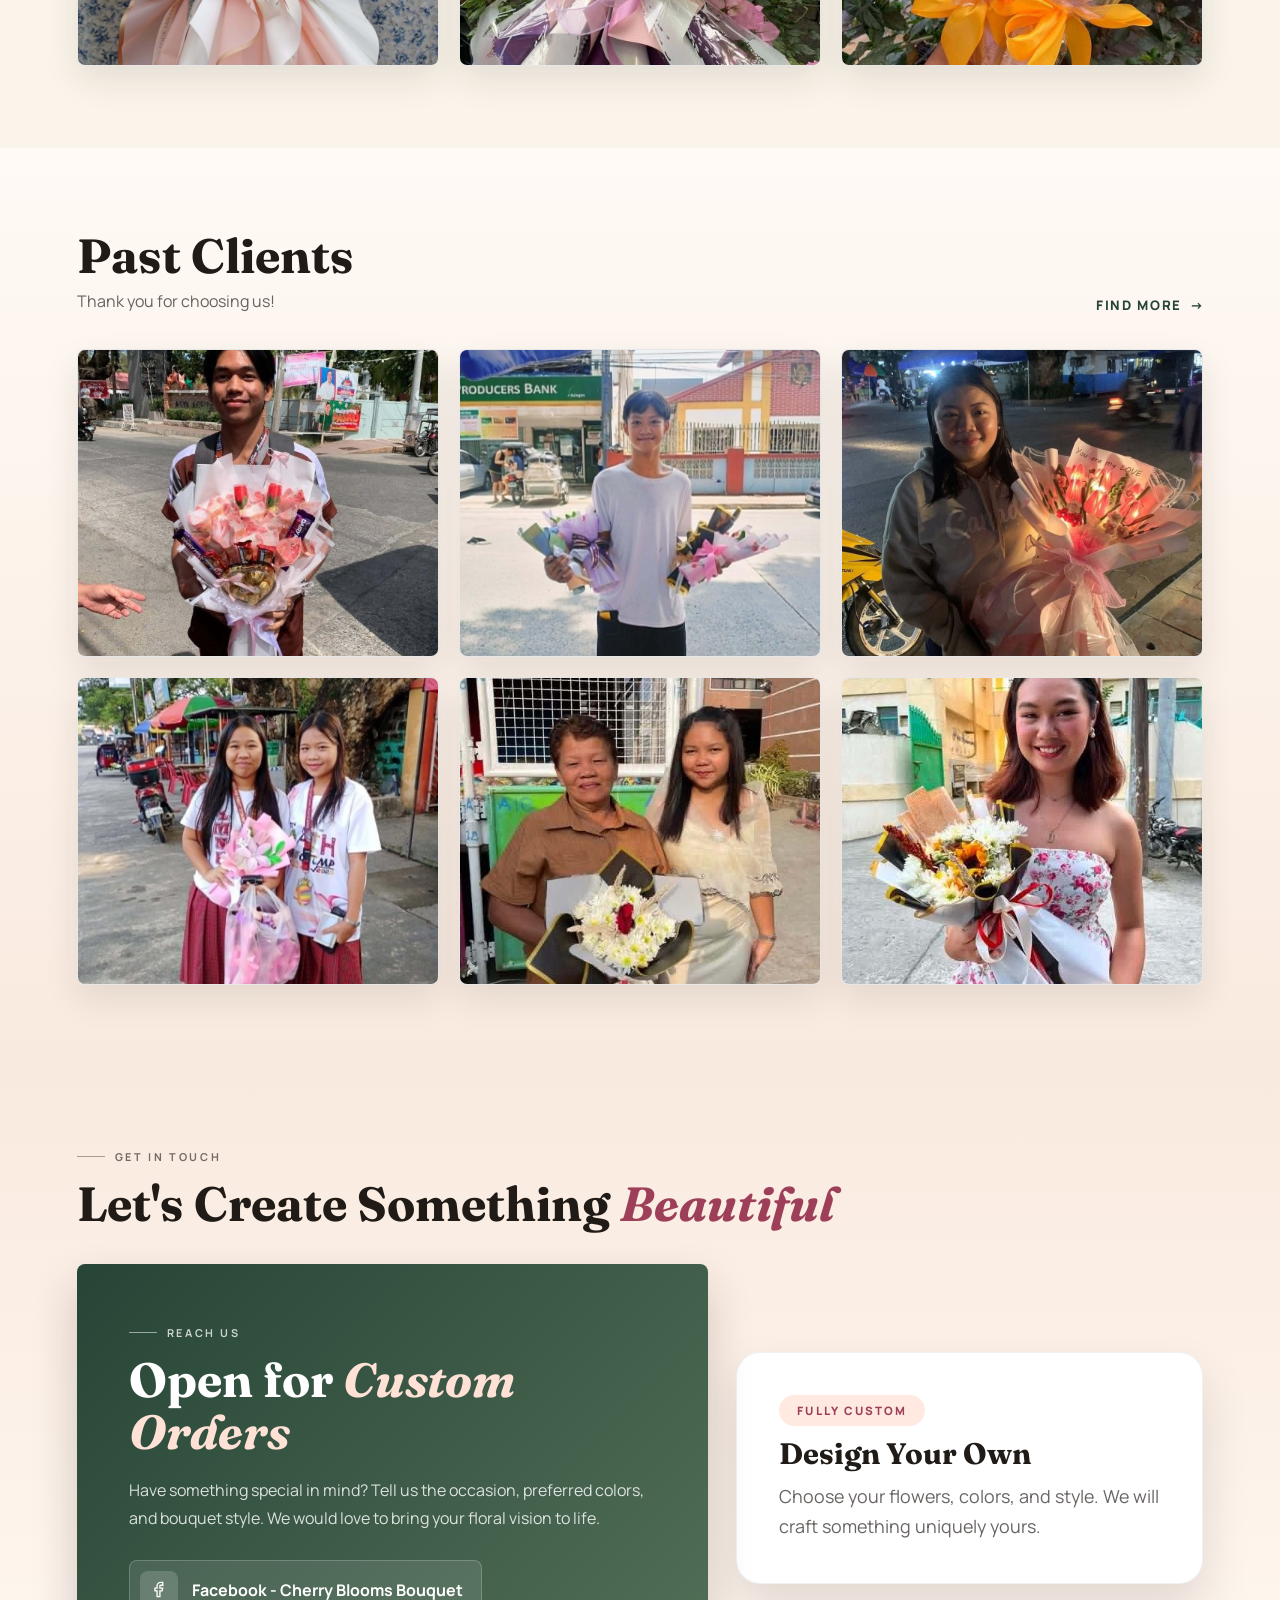
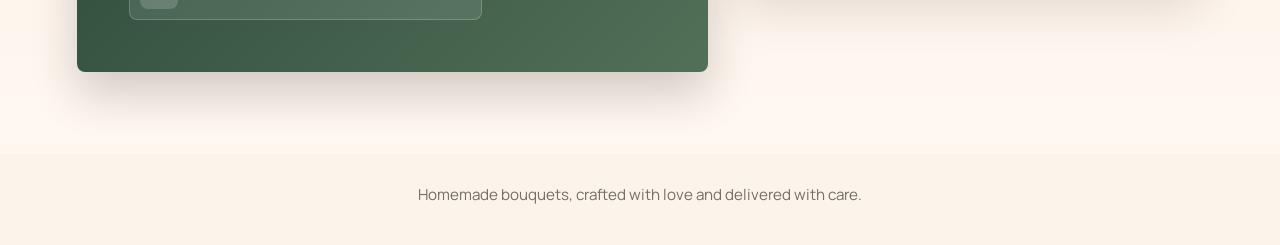
==== commit ad70061e: "src" ====
--- a/index.html
+++ b/index.html
@@ -60,6 +60,7 @@
     </header>
 
     <main>
+        <!-- PRODUCTS -->
         <section class="section" id="products">
             <div class="section-head">
                 <div class="section-head-text">
@@ -74,32 +75,32 @@
 
             <div class="image-grid">
                 <article class="bouquet-card">
-                    <img src="https://images.unsplash.com/photo-1501004318641-b39e6451bec6?q=80&w=900&auto=format&fit=crop"
-                        alt="Bouquet in peach tones" />
+                    <img src="img/flower1.jpg"
+                        alt="Handmade bouquet" />
                 </article>
                 <article class="bouquet-card">
-                    <img src="https://images.unsplash.com/photo-1526040652367-ac003a0475fe?q=80&w=900&auto=format&fit=crop"
-                        alt="Wildflower bouquet" />
+                    <img src="img/flower2.jpg"
+                        alt="Handmade bouquet" />
                 </article>
                 <article class="bouquet-card">
-                    <img src="https://images.unsplash.com/photo-1519378058457-4c29a0a2ef67?q=80&w=900&auto=format&fit=crop"
-                        alt="Bouquet with roses and greenery" />
+                    <img src="img/flower3.jpg"
+                        alt="Handmade bouquet" />
                 </article>
                 <article class="bouquet-card">
-                    <img src="https://images.unsplash.com/photo-1504198458649-3128b932f49b?q=80&w=900&auto=format&fit=crop"
-                        alt="Neutral bouquet" />
+                    <img src="img/flower4.jpg"
+                        alt="Handmade bouquet" />
                 </article>
                 <article class="bouquet-card">
-                    <img src="https://images.unsplash.com/photo-1501594907352-04cda38ebc29?q=80&w=900&auto=format&fit=crop"
-                        alt="Pink bouquet" />
+                    <img src="img/flower5.jpg"
+                        alt="Handmade bouquet" />
                 </article>
                 <article class="bouquet-card">
-                    <img src="https://images.unsplash.com/photo-1460039230329-eb070fc6c77c?q=80&w=900&auto=format&fit=crop"
-                        alt="Bright bouquet" />
+                    <img src="img/flower6.jpg"
+                        alt="Handmade bouquet" />
                 </article>
             </div>
         </section>
-
+        <!-- CLIENTS -->
         <section class="section alt" id="clients">
             <div class="section-head">
                 <div class="section-head-text">
@@ -114,32 +115,32 @@
 
             <div class="image-grid">
                 <article class="bouquet-card client-card">
-                    <img src="https://images.unsplash.com/photo-1500673922987-e212871fec22?q=80&w=900&auto=format&fit=crop"
-                        alt="Wedding bouquet" />
+                    <img src="img/client1.jpg"
+                        alt="Past Client" />
                 </article>
                 <article class="bouquet-card client-card">
-                    <img src="https://images.unsplash.com/photo-1524591717884-8e3c0b8f1973?q=80&w=900&auto=format&fit=crop"
-                        alt="Bridal bouquet" />
+                    <img src="img/client2.jpg"
+                        alt="Past Client" />
                 </article>
                 <article class="bouquet-card client-card">
-                    <img src="https://images.unsplash.com/photo-1505575967455-40e256f73376?q=80&w=900&auto=format&fit=crop"
-                        alt="Event flowers" />
+                    <img src="img/client3.jpg"
+                        alt="Past Client" />
                 </article>
                 <article class="bouquet-card client-card">
-                    <img src="https://images.unsplash.com/photo-1470071459604-3b5ec3a7fe05?q=80&w=900&auto=format&fit=crop"
-                        alt="Anniversary bouquet" />
+                    <img src="img/client4.jpg"
+                        alt="Past Client" />
                 </article>
                 <article class="bouquet-card client-card">
-                    <img src="https://images.unsplash.com/photo-1457089328109-e5d9bd499191?q=80&w=900&auto=format&fit=crop"
-                        alt="Birthday bouquet" />
+                    <img src="img/client5.jpg"
+                        alt="Past Client" />
                 </article>
                 <article class="bouquet-card client-card">
-                    <img src="https://images.unsplash.com/photo-1469259943454-aa100abba749?q=80&w=900&auto=format&fit=crop"
-                        alt="Celebration bouquet" />
+                    <img src="img/client6.jpg"
+                        alt="Past Client" />
                 </article>
             </div>
         </section>
-
+        <!-- CONTACTS -->
         <section id="contact">
             <div class="section-label">Get in Touch</div>
             <h2 class="section-title">Let's Create Something <em>Beautiful</em></h2>
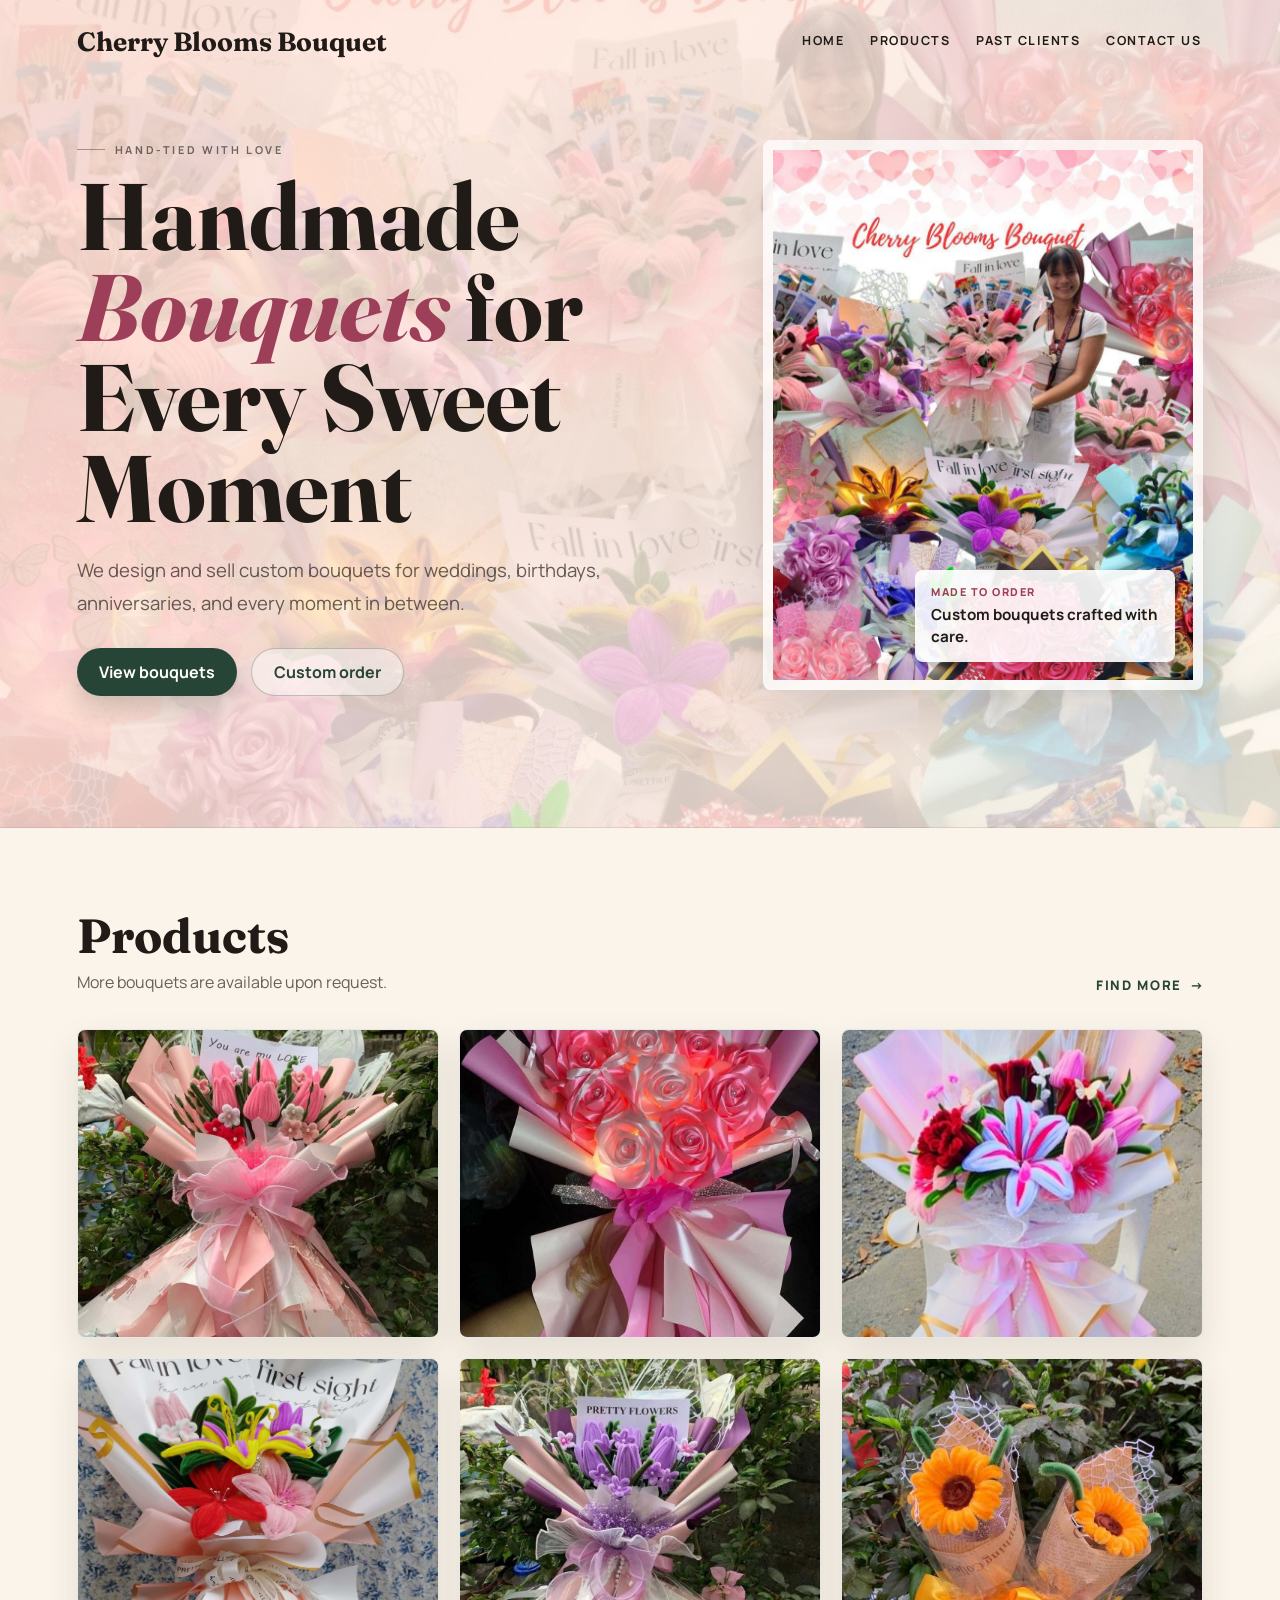
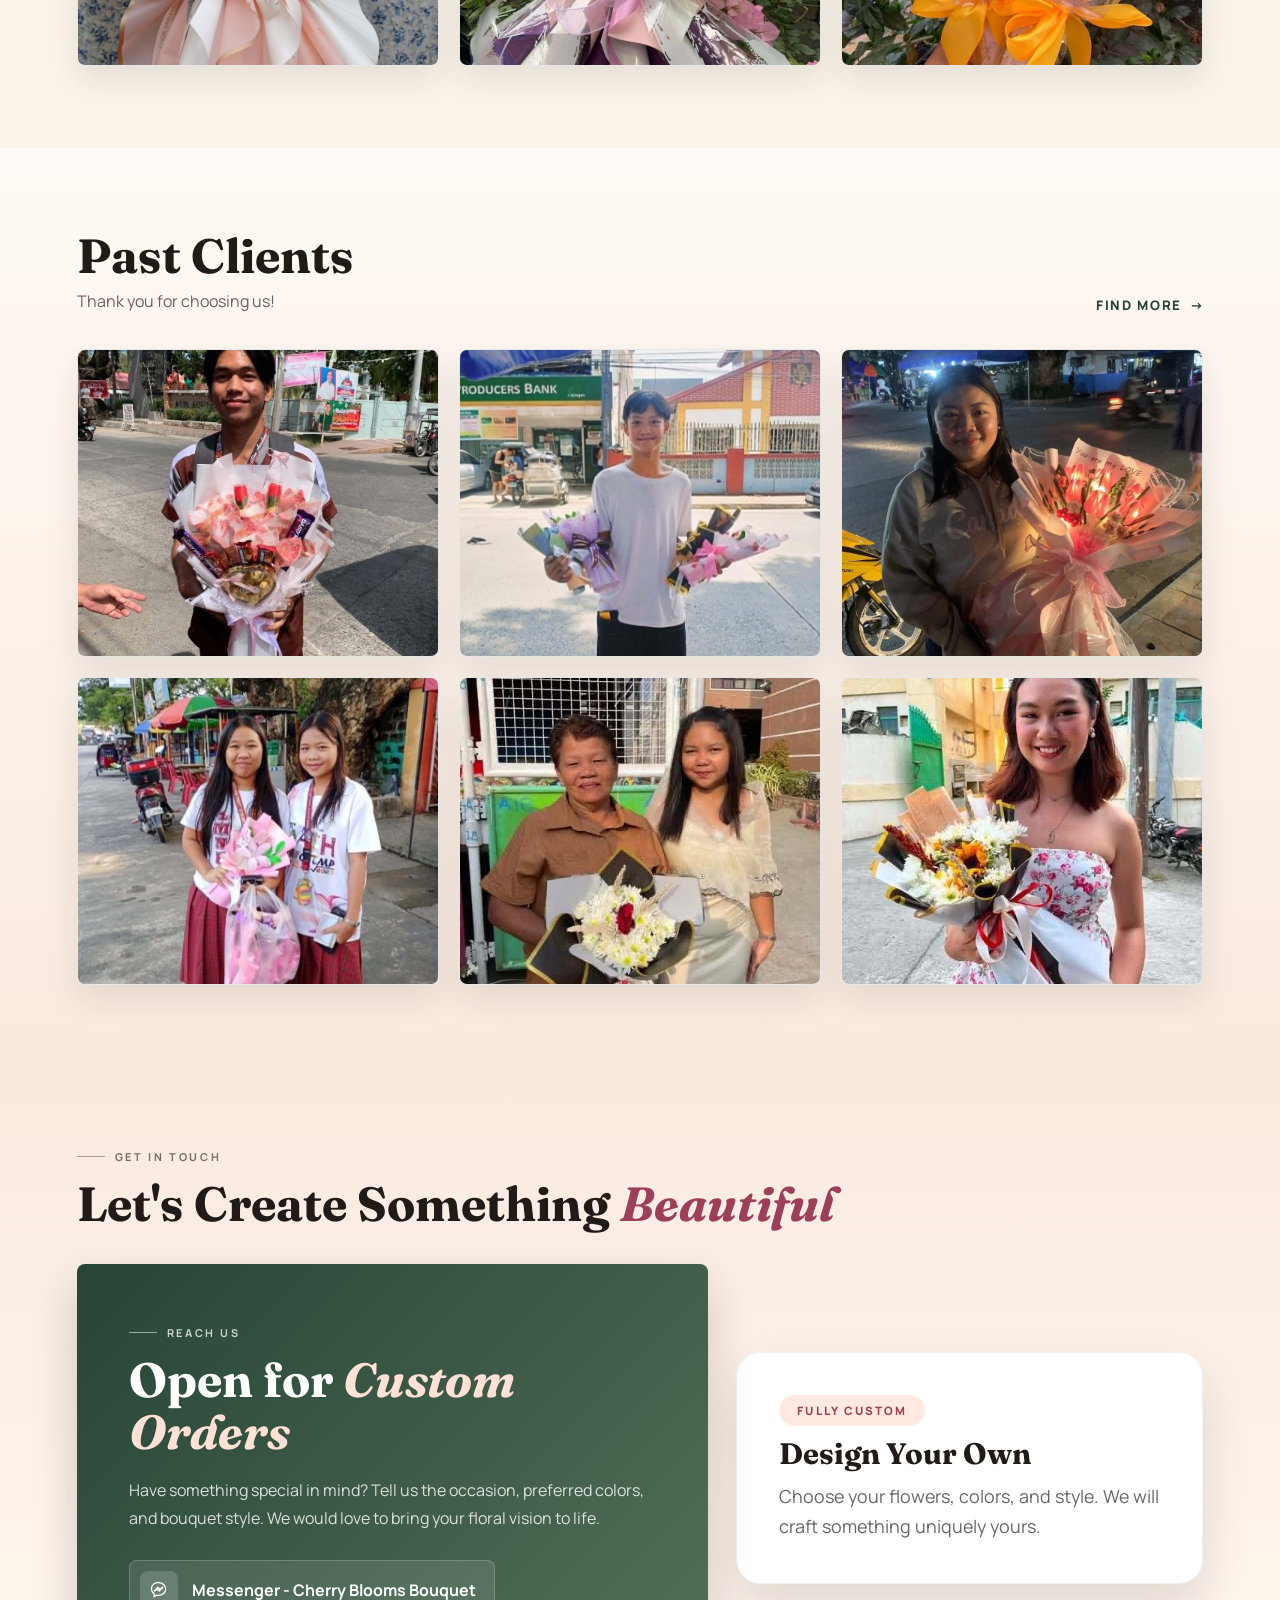
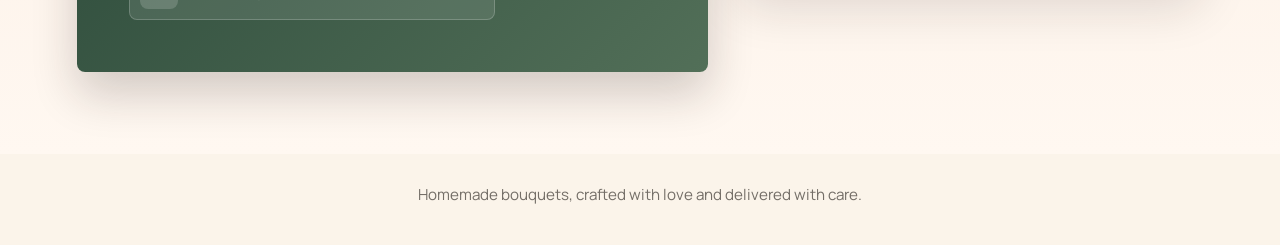
==== commit a9ee5b7d: "Change contact from Fb page to Fb Messenger" ====
--- a/index.html
+++ b/index.html
@@ -41,7 +41,8 @@
                 <p class="eyebrow">Hand-tied with love</p>
                 <h1>Handmade <em>Bouquets</em> for Every Sweet Moment</h1>
                 <p class="lead">
-                    We design and sell custom bouquets for weddings, birthdays, anniversaries, and every moment in between.
+                    We design and sell custom bouquets for weddings, birthdays, anniversaries, and every moment in
+                    between.
                 </p>
                 <div class="hero-cta">
                     <a class="btn" href="#products">View bouquets</a>
@@ -75,28 +76,22 @@
 
             <div class="image-grid">
                 <article class="bouquet-card">
-                    <img src="img/flower1.jpg"
-                        alt="Handmade bouquet" />
+                    <img src="img/flower1.jpg" alt="Handmade bouquet" />
                 </article>
                 <article class="bouquet-card">
-                    <img src="img/flower2.jpg"
-                        alt="Handmade bouquet" />
+                    <img src="img/flower2.jpg" alt="Handmade bouquet" />
                 </article>
                 <article class="bouquet-card">
-                    <img src="img/flower3.jpg"
-                        alt="Handmade bouquet" />
+                    <img src="img/flower3.jpg" alt="Handmade bouquet" />
                 </article>
                 <article class="bouquet-card">
-                    <img src="img/flower4.jpg"
-                        alt="Handmade bouquet" />
+                    <img src="img/flower4.jpg" alt="Handmade bouquet" />
                 </article>
                 <article class="bouquet-card">
-                    <img src="img/flower5.jpg"
-                        alt="Handmade bouquet" />
+                    <img src="img/flower5.jpg" alt="Handmade bouquet" />
                 </article>
                 <article class="bouquet-card">
-                    <img src="img/flower6.jpg"
-                        alt="Handmade bouquet" />
+                    <img src="img/flower6.jpg" alt="Handmade bouquet" />
                 </article>
             </div>
         </section>
@@ -115,28 +110,22 @@
 
             <div class="image-grid">
                 <article class="bouquet-card client-card">
-                    <img src="img/client1.jpg"
-                        alt="Past Client" />
+                    <img src="img/client1.jpg" alt="Past Client" />
                 </article>
                 <article class="bouquet-card client-card">
-                    <img src="img/client2.jpg"
-                        alt="Past Client" />
+                    <img src="img/client2.jpg" alt="Past Client" />
                 </article>
                 <article class="bouquet-card client-card">
-                    <img src="img/client3.jpg"
-                        alt="Past Client" />
+                    <img src="img/client3.jpg" alt="Past Client" />
                 </article>
                 <article class="bouquet-card client-card">
-                    <img src="img/client4.jpg"
-                        alt="Past Client" />
+                    <img src="img/client4.jpg" alt="Past Client" />
                 </article>
                 <article class="bouquet-card client-card">
-                    <img src="img/client5.jpg"
-                        alt="Past Client" />
+                    <img src="img/client5.jpg" alt="Past Client" />
                 </article>
                 <article class="bouquet-card client-card">
-                    <img src="img/client6.jpg"
-                        alt="Past Client" />
+                    <img src="img/client6.jpg" alt="Past Client" />
                 </article>
             </div>
         </section>
@@ -154,14 +143,14 @@
                         would love to bring your floral vision to life.
                     </p>
                     <div class="contact-links">
-                        <a class="contact-link" href="https://www.facebook.com/profile.php?id=61565700505849"
-                            target="_blank" rel="noopener">
+                        <a class="contact-link" href="https://m.me/61565700505849" target="_blank" rel="noopener">
                             <div class="contact-link-icon" aria-hidden="true">
                                 <svg viewBox="0 0 24 24">
-                                    <path d="M18 2h-3a5 5 0 0 0-5 5v3H7v4h3v8h4v-8h3l1-4h-4V7a1 1 0 0 1 1-1h3z" />
+                                    <path
+                                        d="M12 2C6.48 2 2 6.03 2 11c0 2.88 1.51 5.45 3.87 7.13V22l3.63-1.99c.83.23 1.71.35 2.6.35 5.52 0 10-4.03 10-9s-4.48-9-10-9zm1.14 12.29l-2.55-2.72-4.78 2.72 5.26-5.59 2.65 2.72 4.72-2.72-5.3 5.59z" />
                                 </svg>
                             </div>
-                            <span>Facebook - Cherry Blooms Bouquet</span>
+                            <span>Messenger - Cherry Blooms Bouquet</span>
                         </a>
                     </div>
                 </div>
@@ -183,4 +172,4 @@
     <script src="script.js"></script>
 </body>
 
-</html>
+</html>
